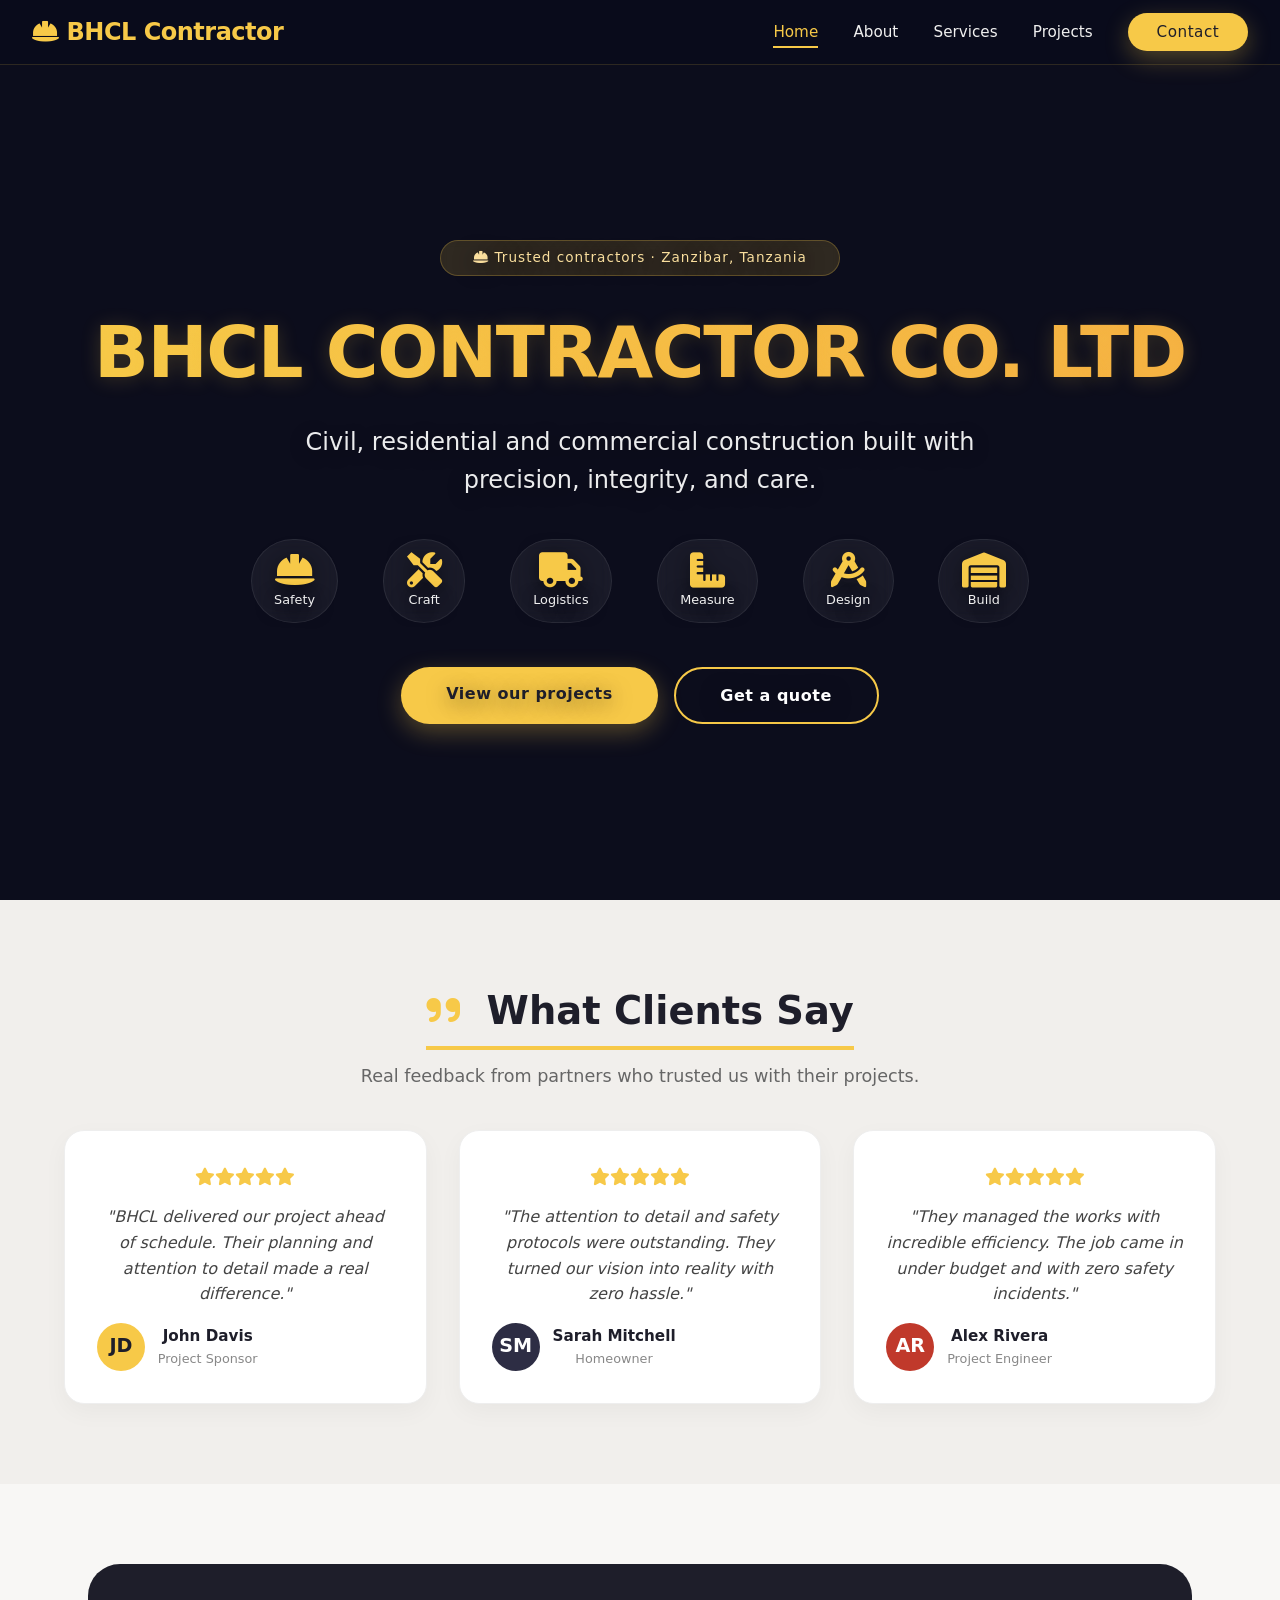
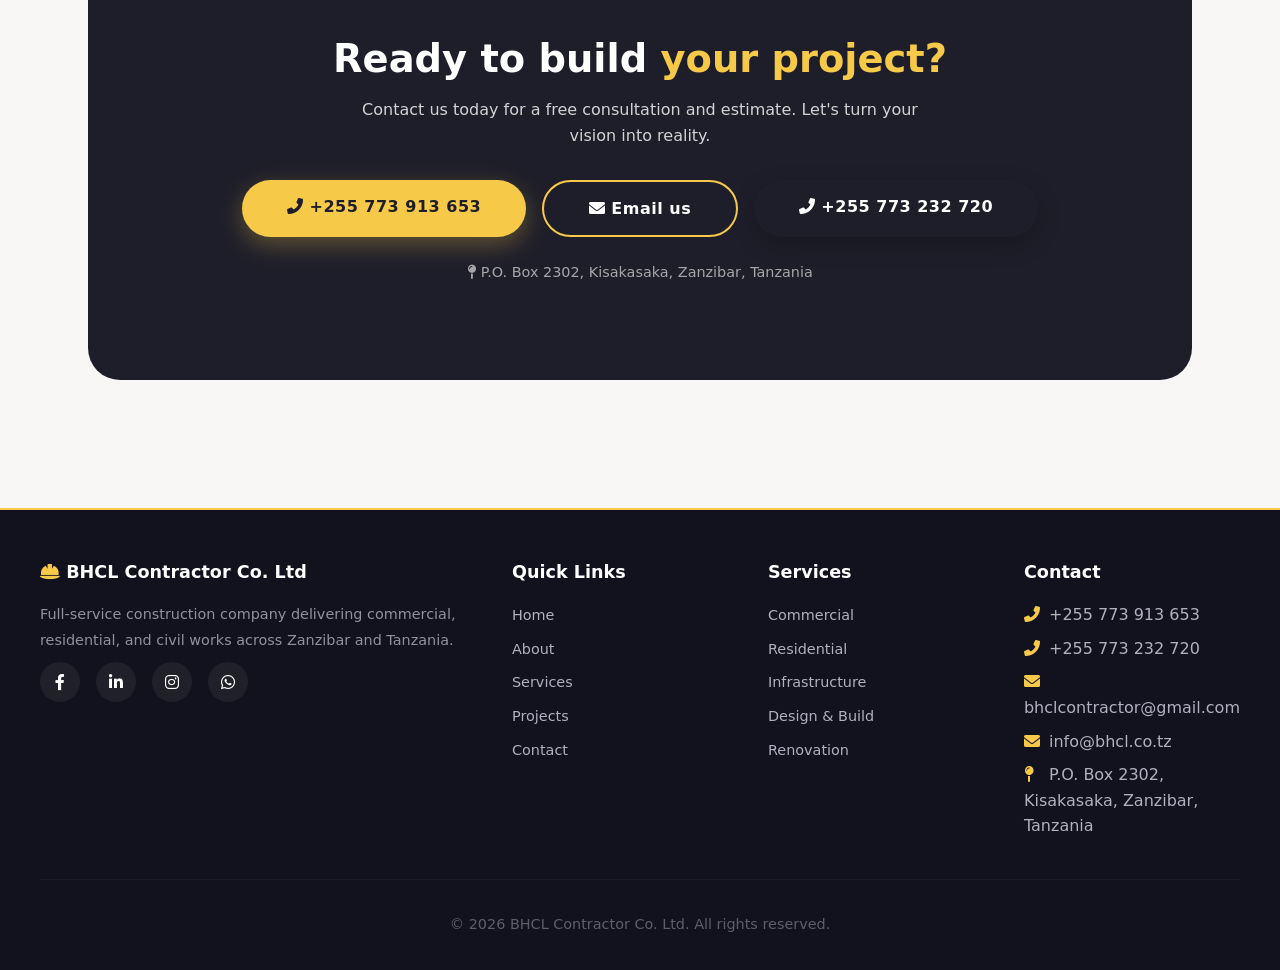
==== index.html @ c3932ff9 "up" ====
<!DOCTYPE html>
<html lang="en">
<head>
  <meta charset="UTF-8" />
  <meta name="viewport" content="width=device-width, initial-scale=1.0" />
  <title>BHCL Contractor Co. Ltd · Construction & Civil Works</title>
  <link rel="stylesheet" href="https://cdnjs.cloudflare.com/ajax/libs/font-awesome/6.0.0-beta3/css/all.min.css" />
  <link rel="stylesheet" href="styles.css" />
</head>
<body>

  <!-- ===== NAVIGATION ===== -->
  <nav class="navbar" id="navbar">
    <a href="index.html" class="logo"><i class="fas fa-hard-hat"></i>BHCL Contractor</a>
    <button class="nav-toggle" id="navToggle" aria-label="Toggle navigation">
      <i class="fas fa-bars"></i>
    </button>
    <ul class="nav-links" id="navLinks">
      <li><a href="index.html" class="active">Home</a></li>
      <li><a href="about.html">About</a></li>
      <li><a href="services.html">Services</a></li>
      <li><a href="projects.html">Projects</a></li>
      <li><a href="#contact" class="btn btn-sm" style="background:#f7c948;color:#1e1e2a;padding:0.4rem 1.8rem;">Contact</a></li>
    </ul>
  </nav>

  <!-- ===== HERO ===== -->
  <section class="hero" id="home">
    <div class="hero-content">
      <div class="hero-badge"><i class="fas fa-hard-hat"></i> Trusted contractors · Zanzibar, Tanzania</div>
      <h1>BHCL Contractor Co. Ltd</h1>
      <p>Civil, residential and commercial construction built with precision, integrity, and care.</p>
      <div class="hero-tools">
        <div class="hero-tool"><i class="fas fa-hard-hat"></i><span>Safety</span></div>
        <div class="hero-tool"><i class="fas fa-tools"></i><span>Craft</span></div>
        <div class="hero-tool"><i class="fas fa-truck"></i><span>Logistics</span></div>
        <div class="hero-tool"><i class="fas fa-ruler-combined"></i><span>Measure</span></div>
        <div class="hero-tool"><i class="fas fa-drafting-compass"></i><span>Design</span></div>
        <div class="hero-tool"><i class="fas fa-warehouse"></i><span>Build</span></div>
      </div>
      <div class="hero-actions">
        <a href="projects.html" class="btn">View our projects</a>
        <a href="#contact" class="btn btn-outline">Get a quote</a>
      </div>
    </div>
  </section>

  <!-- ===== TESTIMONIALS ===== -->
  <section class="section" id="testimonials" style="background:#f1efec;">
    <div class="container text-center">
      <h2 class="section-title"><i class="fas fa-quote-right" style="color:#f7c948;margin-right:12px;"></i> What Clients Say</h2>
      <p class="section-sub">Real feedback from partners who trusted us with their projects.</p>
      <div class="testimonials-grid">
        <div class="testimonial-card">
          <div class="stars"><i class="fas fa-star"></i><i class="fas fa-star"></i><i class="fas fa-star"></i><i class="fas fa-star"></i><i class="fas fa-star"></i></div>
          <blockquote>"BHCL delivered our project ahead of schedule. Their planning and attention to detail made a real difference."</blockquote>
          <div class="client"><div class="client-avatar" style="background:#f7c948;color:#1e1e2a;">JD</div><div><div class="client-name">John Davis</div><div class="client-role">Project Sponsor</div></div></div>
        </div>
        <div class="testimonial-card">
          <div class="stars"><i class="fas fa-star"></i><i class="fas fa-star"></i><i class="fas fa-star"></i><i class="fas fa-star"></i><i class="fas fa-star"></i></div>
          <blockquote>"The attention to detail and safety protocols were outstanding. They turned our vision into reality with zero hassle."</blockquote>
          <div class="client"><div class="client-avatar" style="background:#2d2d44;color:#fff;">SM</div><div><div class="client-name">Sarah Mitchell</div><div class="client-role">Homeowner</div></div></div>
        </div>
        <div class="testimonial-card">
          <div class="stars"><i class="fas fa-star"></i><i class="fas fa-star"></i><i class="fas fa-star"></i><i class="fas fa-star"></i><i class="fas fa-star"></i></div>
          <blockquote>"They managed the works with incredible efficiency. The job came in under budget and with zero safety incidents."</blockquote>
          <div class="client"><div class="client-avatar" style="background:#c0392b;color:#fff;">AR</div><div><div class="client-name">Alex Rivera</div><div class="client-role">Project Engineer</div></div></div>
        </div>
      </div>
    </div>
  </section>

  <!-- ===== CTA / CONTACT ===== -->
  <section class="section" id="contact">
    <div class="container">
      <div class="cta-section">
        <h2>Ready to build <span>your project?</span></h2>
        <p>Contact us today for a free consultation and estimate. Let's turn your vision into reality.</p>
        <div class="btn-group">
          <a href="tel:+255773913653" class="btn"><i class="fas fa-phone-alt"></i> +255 773 913 653</a>
          <a href="mailto:bhclcontractor@gmail.com" class="btn btn-outline" style="color:#fff;"><i class="fas fa-envelope"></i> Email us</a>
          <a href="tel:+255773232720" class="btn btn-dark"><i class="fas fa-phone-alt"></i> +255 773 232 720</a>
        </div>
        <p style="margin-top:1.5rem;font-size:0.9rem;opacity:0.6;"><i class="fas fa-map-pin"></i> P.O. Box 2302, Kisakasaka, Zanzibar, Tanzania</p>
      </div>
    </div>
  </section>

  <!-- ===== FOOTER ===== -->
  <footer class="footer">
    <div class="footer-grid">
      <div>
        <h4><i class="fas fa-hard-hat" style="color:#f7c948;"></i> BHCL Contractor Co. Ltd</h4>
        <p>Full‑service construction company delivering commercial, residential, and civil works across Zanzibar and Tanzania.</p>
        <div class="footer-social">
          <a href="#"><i class="fab fa-facebook-f"></i></a>
          <a href="#"><i class="fab fa-linkedin-in"></i></a>
          <a href="#"><i class="fab fa-instagram"></i></a>
          <a href="#"><i class="fab fa-whatsapp"></i></a>
        </div>
      </div>
      <div>
        <h4>Quick Links</h4>
        <ul>
          <li><a href="index.html">Home</a></li>
          <li><a href="about.html">About</a></li>
          <li><a href="services.html">Services</a></li>
          <li><a href="projects.html">Projects</a></li>
          <li><a href="#contact">Contact</a></li>
        </ul>
      </div>
      <div>
        <h4>Services</h4>
        <ul>
          <li><a href="services.html">Commercial</a></li>
          <li><a href="services.html">Residential</a></li>
          <li><a href="services.html">Infrastructure</a></li>
          <li><a href="services.html">Design & Build</a></li>
          <li><a href="services.html">Renovation</a></li>
        </ul>
      </div>
      <div>
        <h4>Contact</h4>
        <ul>
          <li><i class="fas fa-phone-alt" style="color:#f7c948;width:20px;"></i> +255 773 913 653</li>
          <li><i class="fas fa-phone-alt" style="color:#f7c948;width:20px;"></i> +255 773 232 720</li>
          <li><i class="fas fa-envelope" style="color:#f7c948;width:20px;"></i> bhclcontractor@gmail.com</li>
          <li><i class="fas fa-envelope" style="color:#f7c948;width:20px;"></i> info@bhcl.co.tz</li>
          <li><i class="fas fa-map-pin" style="color:#f7c948;width:20px;"></i> P.O. Box 2302, Kisakasaka, Zanzibar, Tanzania</li>
        </ul>
      </div>
    </div>
    <div class="footer-bottom">
      <p>&copy; 2026 BHCL Contractor Co. Ltd. All rights reserved.</p>
    </div>
  </footer>

  <script src="main.js"></script>
</body>
</html>
---- styles.css ----
/* ===== RESET & BASE ===== */
* {
  margin: 0;
  padding: 0;
  box-sizing: border-box;
}
html {
  scroll-behavior: smooth;
}
body {
  font-family: 'Segoe UI', Roboto, system-ui, sans-serif;
  color: #1e1e2a;
  line-height: 1.6;
  background: #f8f7f5;
}
a {
  text-decoration: none;
  color: inherit;
}
img {
  max-width: 100%;
  display: block;
}
.container {
  max-width: 1200px;
  margin: 0 auto;
  padding: 0 1.5rem;
}

/* ===== BUTTONS ===== */
.btn {
  display: inline-block;
  padding: 0.85rem 2.8rem;
  border-radius: 60px;
  font-weight: 700;
  font-size: 1rem;
  letter-spacing: 0.5px;
  transition: all 0.25s ease;
  border: none;
  cursor: pointer;
  background: #f7c948;
  color: #1e1e2a;
  box-shadow: 0 8px 24px rgba(247, 201, 72, 0.3);
}
.btn:hover {
  transform: translateY(-3px);
  box-shadow: 0 12px 32px rgba(247, 201, 72, 0.45);
}
.btn-outline {
  background: transparent;
  color: #fff;
  border: 2px solid #f7c948;
  box-shadow: none;
}
.btn-outline:hover {
  background: #f7c948;
  color: #1e1e2a;
}
.btn-dark {
  background: #1e1e2a;
  color: #fff;
  box-shadow: 0 8px 24px rgba(0, 0, 0, 0.2);
}
.btn-dark:hover {
  background: #2d2d44;
}
.btn-sm {
  padding: 0.5rem 1.8rem;
  font-size: 0.85rem;
}

/* ===== NAVIGATION ===== */
.navbar {
  position: fixed;
  top: 0;
  left: 0;
  width: 100%;
  z-index: 1000;
  padding: 0.8rem 2rem;
  background: rgba(10, 12, 28, 0.85);
  backdrop-filter: blur(14px);
  border-bottom: 1px solid rgba(247, 201, 72, 0.15);
  display: flex;
  justify-content: space-between;
  align-items: center;
  transition: 0.3s;
}
.navbar.scrolled {
  background: rgba(10, 12, 28, 0.95);
  box-shadow: 0 4px 30px rgba(0, 0, 0, 0.3);
}
.logo {
  font-size: 1.5rem;
  font-weight: 800;
  color: #f7c948;
  letter-spacing: -0.5px;
}
.logo i {
  margin-right: 8px;
}
.nav-links {
  display: flex;
  gap: 2.2rem;
  list-style: none;
  align-items: center;
}
.nav-links a {
  color: #f0f0f0;
  font-weight: 500;
  font-size: 0.95rem;
  transition: 0.2s;
  padding: 0.3rem 0;
  border-bottom: 2px solid transparent;
}
.nav-links a:hover,
.nav-links a.active {
  color: #f7c948;
  border-bottom-color: #f7c948;
}
.nav-links a.btn.btn-sm {
  border-bottom: none;
}
.nav-toggle {
  display: none;
  background: none;
  border: none;
  color: #fff;
  font-size: 1.8rem;
  cursor: pointer;
}

/* ===== HERO ===== */
.hero {
  position: relative;
  min-height: 100vh;
  display: flex;
  align-items: center;
  justify-content: center;
  text-align: center;
  padding: 8rem 1.5rem 4rem;
  background: url('https://images.unsplash.com/photo-1541888946425-d81bb19240f5?q=80&w=2070&auto=format&fit=crop') no-repeat center center/cover;
  background-color: #1a1c2e;
  background-blend-mode: overlay;
}
.hero::before {
  content: '';
  position: absolute;
  inset: 0;
  background: rgba(8, 10, 24, 0.65);
  backdrop-filter: brightness(0.8) saturate(1.1);
  z-index: 1;
}
.hero-content {
  position: relative;
  z-index: 2;
  max-width: 1100px;
  color: #fff;
  text-shadow: 0 4px 20px rgba(0, 0, 0, 0.5);
}
.hero-badge {
  display: inline-block;
  background: rgba(247, 201, 72, 0.15);
  backdrop-filter: blur(4px);
  padding: 0.4rem 2rem;
  border-radius: 40px;
  border: 1px solid rgba(247, 201, 72, 0.25);
  font-size: 0.85rem;
  font-weight: 500;
  letter-spacing: 1px;
  color: #fadf9e;
  margin-bottom: 1.2rem;
}
.hero h1 {
  font-size: clamp(2.4rem, 8vw, 4.5rem);
  font-weight: 800;
  letter-spacing: -0.02em;
  text-transform: uppercase;
  background: linear-gradient(to right, #f7c948, #f5b042);
  -webkit-background-clip: text;
  background-clip: text;
  color: transparent;
  text-shadow: 0 2px 20px rgba(247, 201, 72, 0.2);
}
.hero p {
  font-size: clamp(1.1rem, 2.5vw, 1.5rem);
  max-width: 700px;
  margin: 0.75rem auto 2rem;
  opacity: 0.92;
  font-weight: 300;
}
.hero-tools {
  display: flex;
  flex-wrap: wrap;
  justify-content: center;
  gap: 2rem 2.8rem;
  margin: 2.5rem 0 2.8rem;
}
.hero-tool {
  display: flex;
  flex-direction: column;
  align-items: center;
  background: rgba(255, 255, 255, 0.06);
  backdrop-filter: blur(6px);
  padding: 0.7rem 1.4rem;
  border-radius: 60px;
  border: 1px solid rgba(255, 255, 255, 0.08);
  transition: 0.25s;
  min-width: 70px;
}
.hero-tool:hover {
  transform: translateY(-6px);
  background: rgba(247, 201, 72, 0.12);
  border-color: #f7c948;
}
.hero-tool i {
  font-size: 2.2rem;
  color: #f7c948;
  margin-bottom: 0.2rem;
}
.hero-tool span {
  font-size: 0.8rem;
  font-weight: 500;
  color: #f0f0f0;
}
.hero-actions {
  display: flex;
  flex-wrap: wrap;
  gap: 1rem;
  justify-content: center;
  margin-top: 0.5rem;
}

/* ===== PAGE HEADER (subpages) ===== */
.page-header {
  position: relative;
  padding: 10rem 1.5rem 4rem;
  background: linear-gradient(rgba(10, 12, 28, 0.85), rgba(10, 12, 28, 0.85)),
    url('https://images.unsplash.com/photo-1541888946425-d81bb19240f5?q=80&w=2070&auto=format&fit=crop') no-repeat center center/cover;
  color: #fff;
  text-align: center;
}
.page-header h1 {
  font-size: clamp(2rem, 6vw, 3.4rem);
  font-weight: 800;
  letter-spacing: -0.02em;
  color: #f7c948;
}
.page-header p {
  margin-top: 0.6rem;
  opacity: 0.9;
  max-width: 720px;
  margin-left: auto;
  margin-right: auto;
  font-weight: 300;
  font-size: 1.05rem;
}

/* ===== SECTION COMMON ===== */
.section {
  padding: 5rem 0;
}
.section-title {
  font-size: 2.4rem;
  font-weight: 700;
  margin-bottom: 0.75rem;
  color: #1e1e2a;
  display: inline-block;
  border-bottom: 4px solid #f7c948;
  padding-bottom: 0.3rem;
}
.section-sub {
  font-size: 1.1rem;
  color: #666;
  max-width: 680px;
  margin-bottom: 2.5rem;
}
.text-center {
  text-align: center;
}
.text-center .section-sub {
  margin-left: auto;
  margin-right: auto;
}

/* ===== ABOUT ===== */
.about-grid {
  display: grid;
  grid-template-columns: 1fr 1fr;
  gap: 3.5rem;
  align-items: center;
}
.about-text p {
  margin-bottom: 1rem;
  color: #333;
  font-size: 1.05rem;
}
.about-stats {
  display: flex;
  gap: 1.5rem;
  margin-top: 1.8rem;
  flex-wrap: wrap;
}
.stat-box {
  background: #fff;
  padding: 1.2rem 1.8rem;
  border-radius: 16px;
  box-shadow: 0 4px 16px rgba(0, 0, 0, 0.04);
  border-left: 4px solid #f7c948;
  flex: 1 1 100px;
}
.stat-box strong {
  font-size: 2rem;
  color: #1e1e2a;
  display: block;
}
.stat-box span {
  color: #777;
  font-size: 0.9rem;
}
.about-image {
  border-radius: 24px;
  overflow: hidden;
  min-height: 300px;
  box-shadow: 0 16px 48px rgba(0, 0, 0, 0.08);
}
.about-image img {
  width: 100%;
  height: 100%;
  min-height: 300px;
  object-fit: cover;
  display: block;
}

/* ===== SERVICES ===== */
.services-grid {
  display: grid;
  grid-template-columns: repeat(auto-fit, minmax(230px, 1fr));
  gap: 2rem;
}
.service-card {
  background: #fff;
  padding: 2.2rem 1.8rem;
  border-radius: 24px;
  box-shadow: 0 8px 30px rgba(0, 0, 0, 0.04);
  border: 1px solid #eee;
  transition: 0.3s;
  text-align: center;
}
.service-card:hover {
  transform: translateY(-8px);
  border-color: #f7c948;
  box-shadow: 0 20px 48px rgba(0, 0, 0, 0.07);
}
.service-card i {
  font-size: 2.8rem;
  color: #f7c948;
  margin-bottom: 0.8rem;
}
.service-card h3 {
  font-size: 1.3rem;
  margin-bottom: 0.4rem;
}
.service-card p {
  color: #666;
  font-size: 0.95rem;
}

/* ===== PROJECTS ===== */
.projects-grid {
  display: grid;
  grid-template-columns: repeat(auto-fit, minmax(280px, 1fr));
  gap: 2rem;
}
.project-card {
  background: #fff;
  border-radius: 20px;
  overflow: hidden;
  box-shadow: 0 8px 24px rgba(0, 0, 0, 0.05);
  transition: 0.3s;
  border: 1px solid #eee;
}
.project-card:hover {
  transform: translateY(-8px);
  box-shadow: 0 20px 48px rgba(0, 0, 0, 0.1);
  border-color: #f7c948;
}
.project-img {
  height: 220px;
  background-size: cover;
  background-position: center;
}
.project-info {
  padding: 1.5rem 1.5rem 1.8rem;
}
.project-info h3 {
  font-size: 1.2rem;
  margin-bottom: 0.3rem;
}
.project-info p {
  color: #666;
  font-size: 0.9rem;
  margin-bottom: 0.8rem;
}
.project-tag {
  display: inline-block;
  background: #f7c94820;
  color: #b87f1a;
  font-size: 0.75rem;
  font-weight: 600;
  padding: 0.2rem 1.2rem;
  border-radius: 40px;
  letter-spacing: 0.3px;
}
.see-all-wrap {
  text-align: center;
  margin-top: 3.5rem;
}
.see-all-wrap .btn {
  background: transparent;
  color: #1e1e2a;
  border: 2px solid #f7c948;
  box-shadow: none;
}
.see-all-wrap .btn:hover {
  background: #f7c948;
  color: #1e1e2a;
}

/* ===== TESTIMONIALS ===== */
.testimonials-grid {
  display: grid;
  grid-template-columns: repeat(auto-fit, minmax(260px, 1fr));
  gap: 2rem;
}
.testimonial-card {
  background: #fff;
  padding: 2rem;
  border-radius: 20px;
  box-shadow: 0 8px 24px rgba(0, 0, 0, 0.04);
  border: 1px solid #eee;
  transition: 0.3s;
}
.testimonial-card:hover {
  border-color: #f7c948;
}
.testimonial-card .stars {
  color: #f7c948;
  margin-bottom: 0.8rem;
  font-size: 1.1rem;
}
.testimonial-card blockquote {
  font-style: italic;
  color: #444;
  margin-bottom: 1rem;
}
.testimonial-card .client {
  display: flex;
  align-items: center;
  gap: 0.8rem;
}
.testimonial-card .client-avatar {
  width: 48px;
  height: 48px;
  border-radius: 50%;
  background: #ddd;
  display: flex;
  align-items: center;
  justify-content: center;
  font-weight: 700;
  color: #fff;
  font-size: 1.2rem;
}
.testimonial-card .client-name {
  font-weight: 600;
  font-size: 0.95rem;
}
.testimonial-card .client-role {
  font-size: 0.8rem;
  color: #888;
}

/* ===== CONTACT / CTA ===== */
.cta-section {
  background: #1e1e2a;
  color: #fff;
  padding: 4rem 2rem;
  border-radius: 32px;
  margin: 0 1.5rem;
  text-align: center;
}
.cta-section h2 {
  font-size: 2.4rem;
  margin-bottom: 0.5rem;
}
.cta-section h2 span {
  color: #f7c948;
}
.cta-section p {
  max-width: 600px;
  margin: 0 auto 2rem;
  opacity: 0.8;
}
.cta-section .btn-group {
  display: flex;
  flex-wrap: wrap;
  gap: 1rem;
  justify-content: center;
}

/* ===== FOOTER ===== */
.footer {
  background: #12121e;
  color: #b0b0c0;
  padding: 3rem 2rem 2rem;
  border-top: 2px solid #f7c948;
  margin-top: 3rem;
}
.footer-grid {
  display: grid;
  grid-template-columns: 2fr 1fr 1fr 1fr;
  gap: 2.5rem;
  max-width: 1200px;
  margin: 0 auto;
}
.footer h4 {
  color: #fff;
  margin-bottom: 1rem;
  font-size: 1.1rem;
}
.footer p {
  font-size: 0.9rem;
  opacity: 0.8;
  line-height: 1.8;
}
.footer ul {
  list-style: none;
}
.footer ul li {
  margin-bottom: 0.5rem;
}
.footer ul a {
  color: #b0b0c0;
  font-size: 0.9rem;
  transition: 0.2s;
}
.footer ul a:hover {
  color: #f7c948;
}
.footer-social {
  display: flex;
  gap: 1rem;
  margin-top: 0.5rem;
}
.footer-social a {
  display: inline-flex;
  align-items: center;
  justify-content: center;
  width: 40px;
  height: 40px;
  border-radius: 50%;
  background: rgba(255, 255, 255, 0.06);
  color: #fff;
  transition: 0.2s;
}
.footer-social a:hover {
  background: #f7c948;
  color: #1e1e2a;
}
.footer-bottom {
  text-align: center;
  padding-top: 2rem;
  margin-top: 2rem;
  border-top: 1px solid rgba(255, 255, 255, 0.06);
  font-size: 0.85rem;
  opacity: 0.6;
  max-width: 1200px;
  margin-left: auto;
  margin-right: auto;
}

/* ===== RESPONSIVE ===== */
@media (max-width: 992px) {
  .about-grid {
    grid-template-columns: 1fr;
    gap: 2rem;
  }
  .footer-grid {
    grid-template-columns: 1fr 1fr;
  }
}
@media (max-width: 768px) {
  .nav-links {
    display: none;
    flex-direction: column;
    width: 100%;
    background: rgba(10, 12, 28, 0.98);
    padding: 1.5rem 0;
    position: absolute;
    top: 100%;
    left: 0;
    gap: 1rem;
  }
  .nav-links.open {
    display: flex;
  }
  .nav-toggle {
    display: block;
  }
  .hero-tools {
    gap: 1rem;
  }
  .hero-tool {
    padding: 0.5rem 1rem;
    min-width: 60px;
  }
  .hero-tool i {
    font-size: 1.6rem;
  }
  .footer-grid {
    grid-template-columns: 1fr;
    gap: 2rem;
  }
  .cta-section {
    margin: 0 0.5rem;
    padding: 2.5rem 1rem;
  }
  .section {
    padding: 3rem 0;
  }
}
@media (max-width: 480px) {
  .navbar {
    padding: 0.6rem 1rem;
  }
  .logo {
    font-size: 1.1rem;
  }
  .hero h1 {
    font-size: 2rem;
  }
}
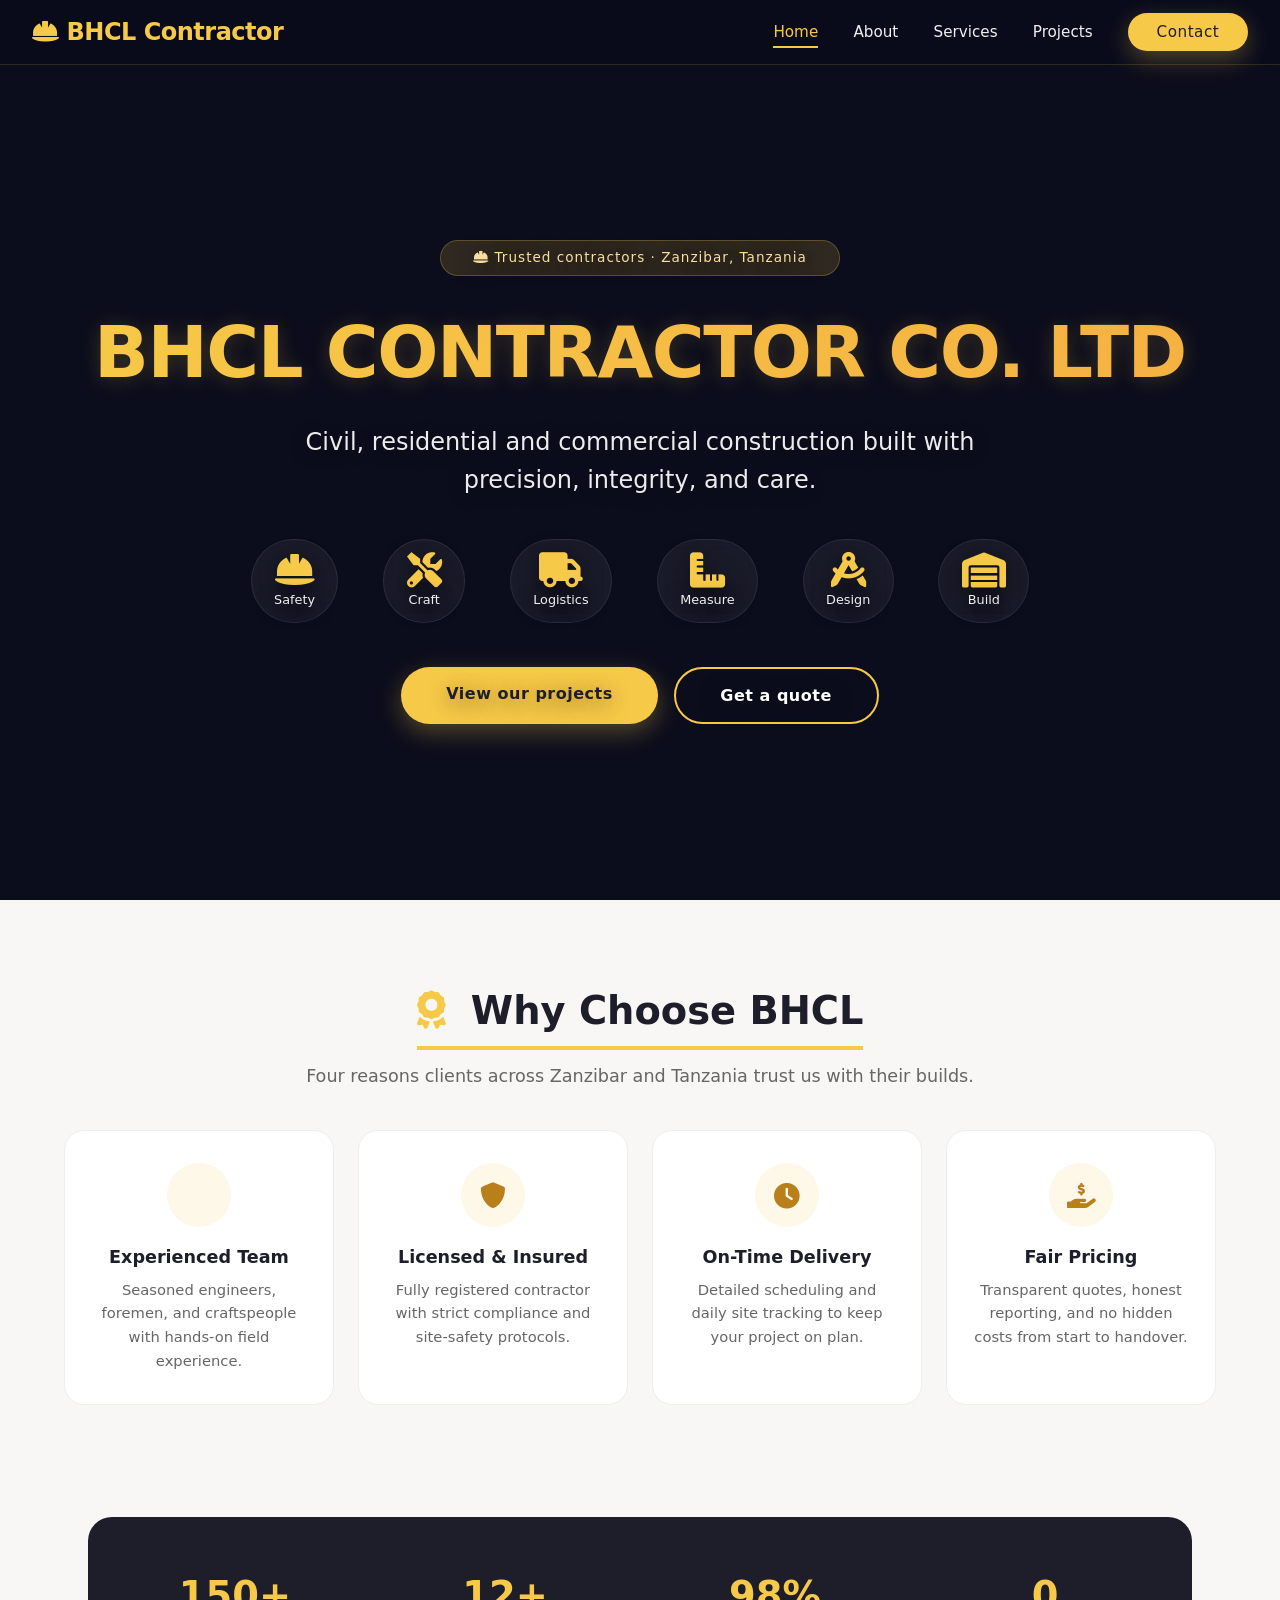
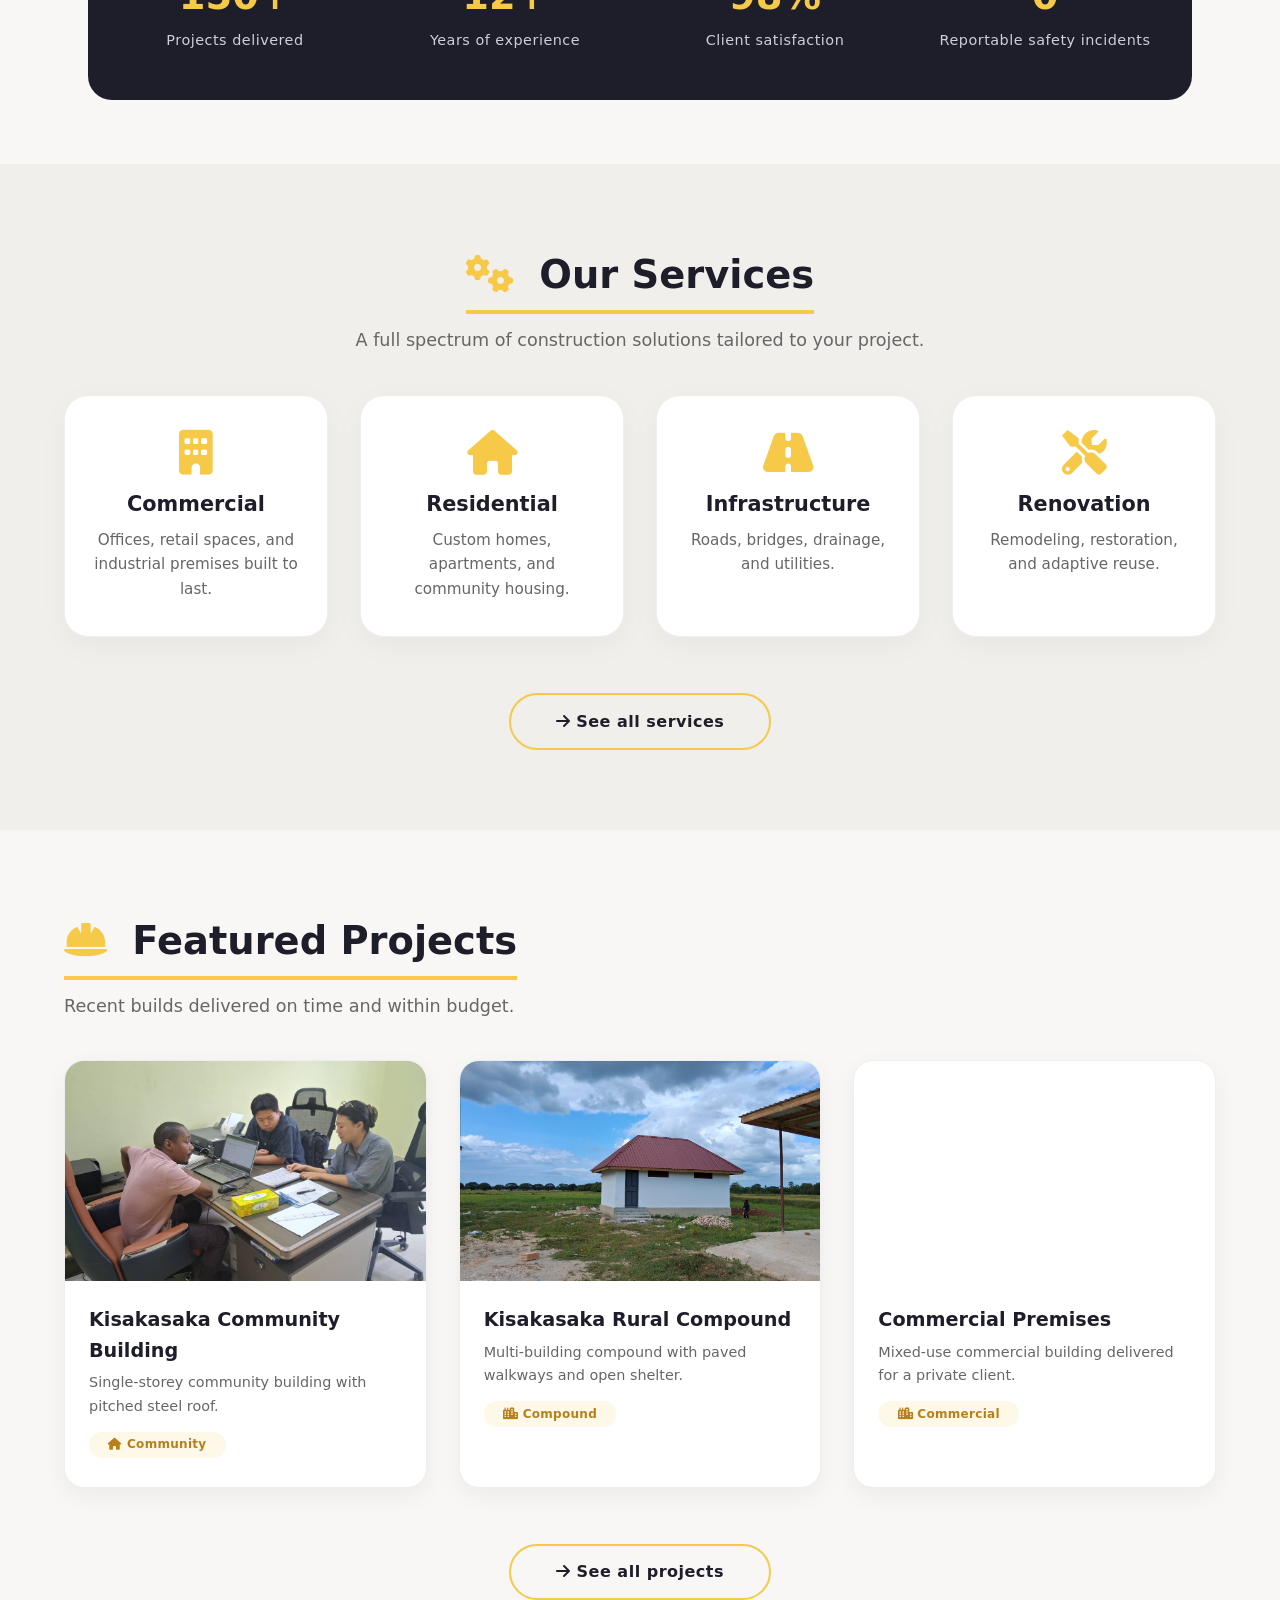
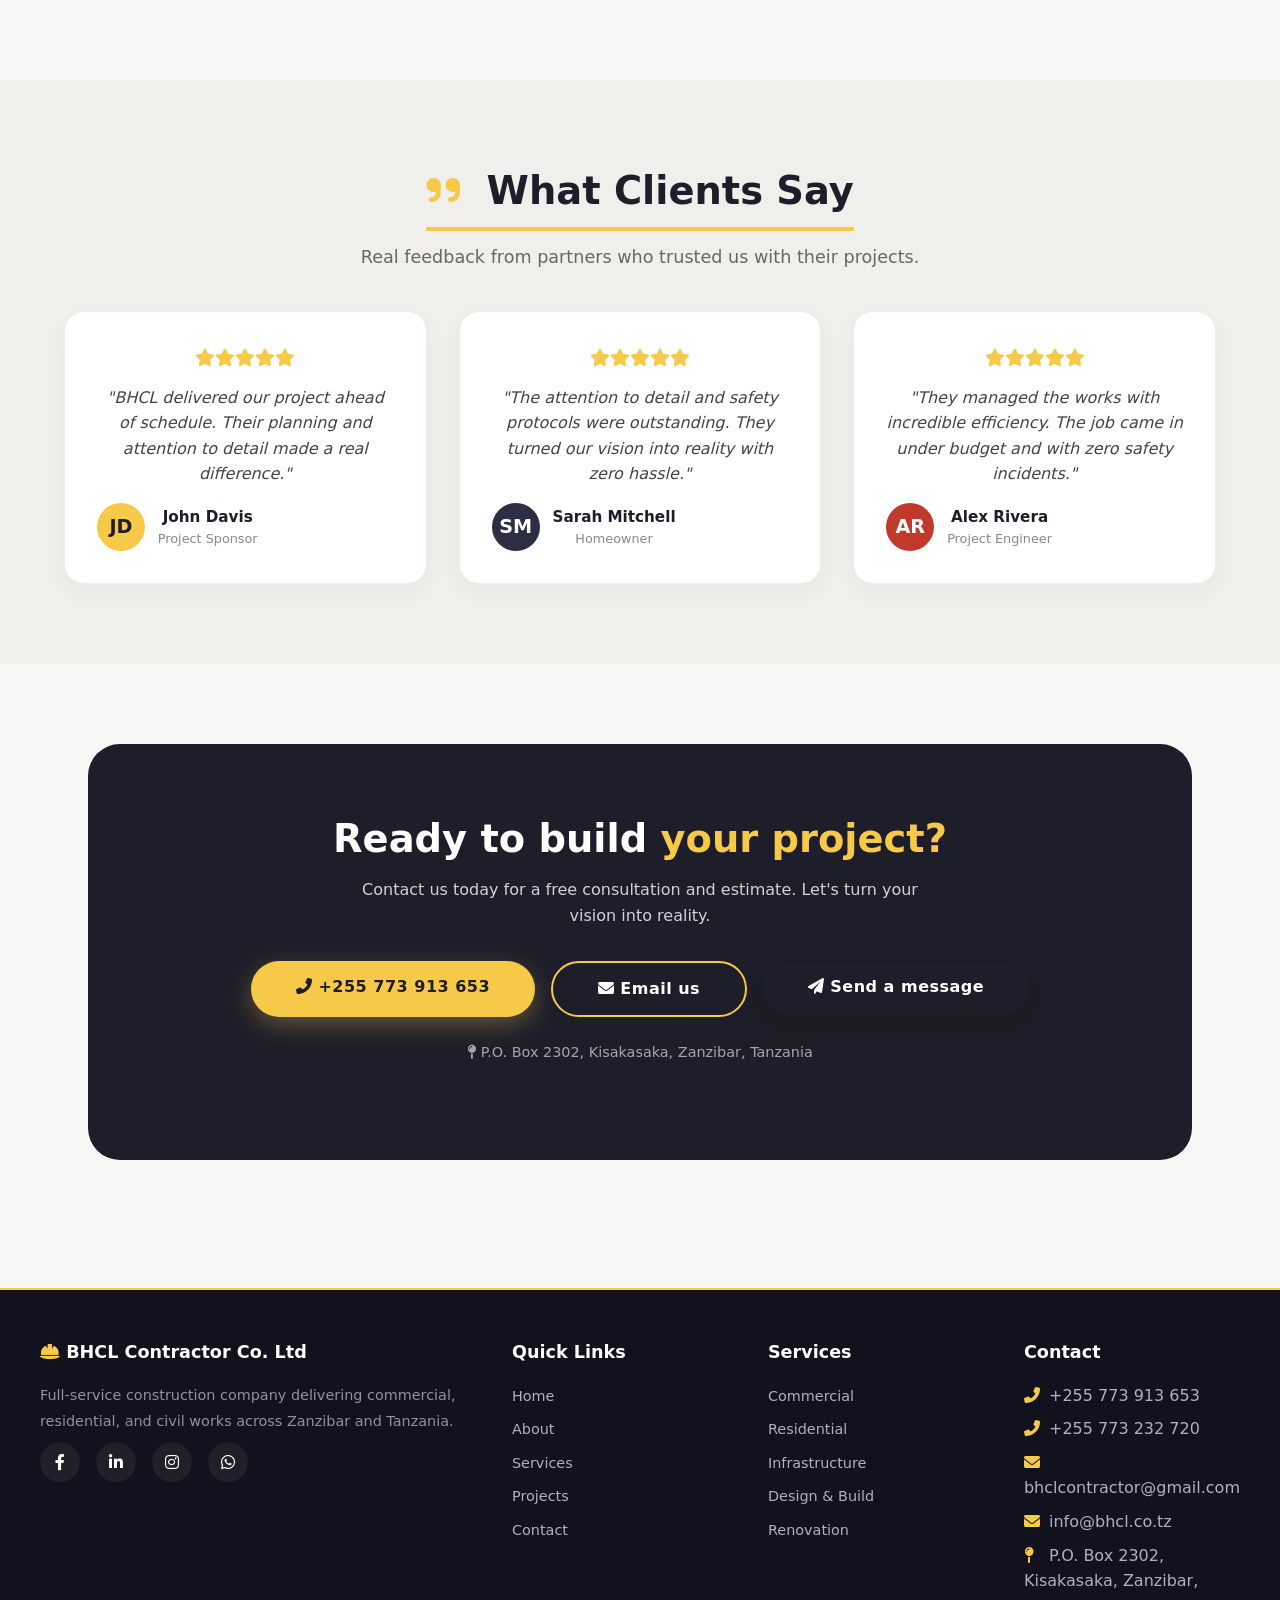
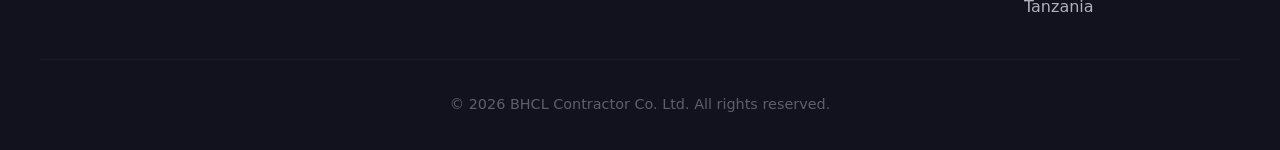
==== commit 70d0273f: "up" ====
--- a/index.html
+++ b/index.html
@@ -3,13 +3,13 @@
 <head>
   <meta charset="UTF-8" />
   <meta name="viewport" content="width=device-width, initial-scale=1.0" />
-  <title>BHCL Contractor Co. Ltd · Construction & Civil Works</title>
+  <title>BHCL Contractor Co. Ltd · Construction & Civil Works in Zanzibar</title>
+  <meta name="description" content="BHCL Contractor Co. Ltd is a full-service construction company delivering commercial, residential, and civil works across Zanzibar and Tanzania." />
   <link rel="stylesheet" href="https://cdnjs.cloudflare.com/ajax/libs/font-awesome/6.0.0-beta3/css/all.min.css" />
   <link rel="stylesheet" href="styles.css" />
 </head>
 <body>
 
-  <!-- ===== NAVIGATION ===== -->
   <nav class="navbar" id="navbar">
     <a href="index.html" class="logo"><i class="fas fa-hard-hat"></i>BHCL Contractor</a>
     <button class="nav-toggle" id="navToggle" aria-label="Toggle navigation">
@@ -20,7 +20,7 @@
       <li><a href="about.html">About</a></li>
       <li><a href="services.html">Services</a></li>
       <li><a href="projects.html">Projects</a></li>
-      <li><a href="#contact" class="btn btn-sm" style="background:#f7c948;color:#1e1e2a;padding:0.4rem 1.8rem;">Contact</a></li>
+      <li><a href="contact.html" class="btn btn-sm" style="background:#f7c948;color:#1e1e2a;padding:0.4rem 1.8rem;">Contact</a></li>
     </ul>
   </nav>
 
@@ -40,7 +40,93 @@
       </div>
       <div class="hero-actions">
         <a href="projects.html" class="btn">View our projects</a>
-        <a href="#contact" class="btn btn-outline">Get a quote</a>
+        <a href="contact.html" class="btn btn-outline">Get a quote</a>
+      </div>
+    </div>
+  </section>
+
+  <!-- ===== WHY CHOOSE US ===== -->
+  <section class="section">
+    <div class="container text-center">
+      <h2 class="section-title"><i class="fas fa-award" style="color:#f7c948;margin-right:12px;"></i> Why Choose BHCL</h2>
+      <p class="section-sub">Four reasons clients across Zanzibar and Tanzania trust us with their builds.</p>
+      <div class="features-grid">
+        <div class="feature-card">
+          <div class="feature-icon"><i class="fas fa-user-hard-hat"></i></div>
+          <h3>Experienced Team</h3>
+          <p>Seasoned engineers, foremen, and craftspeople with hands-on field experience.</p>
+        </div>
+        <div class="feature-card">
+          <div class="feature-icon"><i class="fas fa-shield-alt"></i></div>
+          <h3>Licensed &amp; Insured</h3>
+          <p>Fully registered contractor with strict compliance and site-safety protocols.</p>
+        </div>
+        <div class="feature-card">
+          <div class="feature-icon"><i class="fas fa-clock"></i></div>
+          <h3>On-Time Delivery</h3>
+          <p>Detailed scheduling and daily site tracking to keep your project on plan.</p>
+        </div>
+        <div class="feature-card">
+          <div class="feature-icon"><i class="fas fa-hand-holding-usd"></i></div>
+          <h3>Fair Pricing</h3>
+          <p>Transparent quotes, honest reporting, and no hidden costs from start to handover.</p>
+        </div>
+      </div>
+    </div>
+  </section>
+
+  <!-- ===== STATS STRIP ===== -->
+  <section style="padding:2rem 0 4rem;">
+    <div class="container">
+      <div class="stats-strip">
+        <div class="stats-strip-inner">
+          <div class="stat"><strong>150+</strong><span>Projects delivered</span></div>
+          <div class="stat"><strong>12+</strong><span>Years of experience</span></div>
+          <div class="stat"><strong>98%</strong><span>Client satisfaction</span></div>
+          <div class="stat"><strong>0</strong><span>Reportable safety incidents</span></div>
+        </div>
+      </div>
+    </div>
+  </section>
+
+  <!-- ===== SERVICES TEASER ===== -->
+  <section class="section" style="background:#f1efec;">
+    <div class="container text-center">
+      <h2 class="section-title"><i class="fas fa-cogs" style="color:#f7c948;margin-right:12px;"></i> Our Services</h2>
+      <p class="section-sub">A full spectrum of construction solutions tailored to your project.</p>
+      <div class="services-grid">
+        <div class="service-card"><i class="fas fa-building"></i><h3>Commercial</h3><p>Offices, retail spaces, and industrial premises built to last.</p></div>
+        <div class="service-card"><i class="fas fa-home"></i><h3>Residential</h3><p>Custom homes, apartments, and community housing.</p></div>
+        <div class="service-card"><i class="fas fa-road"></i><h3>Infrastructure</h3><p>Roads, bridges, drainage, and utilities.</p></div>
+        <div class="service-card"><i class="fas fa-tools"></i><h3>Renovation</h3><p>Remodeling, restoration, and adaptive reuse.</p></div>
+      </div>
+      <div class="see-all-wrap">
+        <a href="services.html" class="btn"><i class="fas fa-arrow-right"></i> See all services</a>
+      </div>
+    </div>
+  </section>
+
+  <!-- ===== PROJECTS TEASER ===== -->
+  <section class="section">
+    <div class="container">
+      <h2 class="section-title"><i class="fas fa-hard-hat" style="color:#f7c948;margin-right:12px;"></i> Featured Projects</h2>
+      <p class="section-sub">Recent builds delivered on time and within budget.</p>
+      <div class="projects-grid">
+        <div class="project-card">
+          <div class="project-img" style="background-image:url('assets/project-1.jpeg');"></div>
+          <div class="project-info"><h3>Kisakasaka Community Building</h3><p>Single-storey community building with pitched steel roof.</p><span class="project-tag"><i class="fas fa-home"></i> Community</span></div>
+        </div>
+        <div class="project-card">
+          <div class="project-img" style="background-image:url('assets/project-2.jpeg');"></div>
+          <div class="project-info"><h3>Kisakasaka Rural Compound</h3><p>Multi-building compound with paved walkways and open shelter.</p><span class="project-tag"><i class="fas fa-city"></i> Compound</span></div>
+        </div>
+        <div class="project-card">
+          <div class="project-img" style="background-image:url('https://images.unsplash.com/photo-1541888946425-d81bb19240f5?q=80&w=2070&auto=format&fit=crop');"></div>
+          <div class="project-info"><h3>Commercial Premises</h3><p>Mixed-use commercial building delivered for a private client.</p><span class="project-tag"><i class="fas fa-city"></i> Commercial</span></div>
+        </div>
+      </div>
+      <div class="see-all-wrap">
+        <a href="projects.html" class="btn"><i class="fas fa-arrow-right"></i> See all projects</a>
       </div>
     </div>
   </section>
@@ -79,19 +165,18 @@
         <div class="btn-group">
           <a href="tel:+255773913653" class="btn"><i class="fas fa-phone-alt"></i> +255 773 913 653</a>
           <a href="mailto:bhclcontractor@gmail.com" class="btn btn-outline" style="color:#fff;"><i class="fas fa-envelope"></i> Email us</a>
-          <a href="tel:+255773232720" class="btn btn-dark"><i class="fas fa-phone-alt"></i> +255 773 232 720</a>
+          <a href="contact.html" class="btn btn-dark"><i class="fas fa-paper-plane"></i> Send a message</a>
         </div>
         <p style="margin-top:1.5rem;font-size:0.9rem;opacity:0.6;"><i class="fas fa-map-pin"></i> P.O. Box 2302, Kisakasaka, Zanzibar, Tanzania</p>
       </div>
     </div>
   </section>
 
-  <!-- ===== FOOTER ===== -->
   <footer class="footer">
     <div class="footer-grid">
       <div>
         <h4><i class="fas fa-hard-hat" style="color:#f7c948;"></i> BHCL Contractor Co. Ltd</h4>
-        <p>Full‑service construction company delivering commercial, residential, and civil works across Zanzibar and Tanzania.</p>
+        <p>Full-service construction company delivering commercial, residential, and civil works across Zanzibar and Tanzania.</p>
         <div class="footer-social">
           <a href="#"><i class="fab fa-facebook-f"></i></a>
           <a href="#"><i class="fab fa-linkedin-in"></i></a>
@@ -106,7 +191,7 @@
           <li><a href="about.html">About</a></li>
           <li><a href="services.html">Services</a></li>
           <li><a href="projects.html">Projects</a></li>
-          <li><a href="#contact">Contact</a></li>
+          <li><a href="contact.html">Contact</a></li>
         </ul>
       </div>
       <div>
@@ -115,7 +200,7 @@
           <li><a href="services.html">Commercial</a></li>
           <li><a href="services.html">Residential</a></li>
           <li><a href="services.html">Infrastructure</a></li>
-          <li><a href="services.html">Design & Build</a></li>
+          <li><a href="services.html">Design &amp; Build</a></li>
           <li><a href="services.html">Renovation</a></li>
         </ul>
       </div>
--- a/styles.css
+++ b/styles.css
@@ -578,14 +578,362 @@
   margin-right: auto;
 }
 
+/* ===== FEATURE / VALUE PROPS ===== */
+.features-grid {
+  display: grid;
+  grid-template-columns: repeat(auto-fit, minmax(220px, 1fr));
+  gap: 1.5rem;
+}
+.feature-card {
+  background: #fff;
+  border: 1px solid #eee;
+  border-radius: 20px;
+  padding: 2rem 1.6rem;
+  text-align: center;
+  transition: 0.3s;
+}
+.feature-card:hover {
+  transform: translateY(-6px);
+  border-color: #f7c948;
+  box-shadow: 0 16px 40px rgba(0, 0, 0, 0.06);
+}
+.feature-card .feature-icon {
+  width: 64px;
+  height: 64px;
+  border-radius: 50%;
+  background: #f7c94820;
+  color: #b87f1a;
+  display: inline-flex;
+  align-items: center;
+  justify-content: center;
+  font-size: 1.6rem;
+  margin-bottom: 1rem;
+}
+.feature-card h3 {
+  font-size: 1.1rem;
+  margin-bottom: 0.4rem;
+}
+.feature-card p {
+  color: #666;
+  font-size: 0.92rem;
+}
+
+/* ===== STATS STRIP ===== */
+.stats-strip {
+  background: #1e1e2a;
+  color: #fff;
+  padding: 3rem 1.5rem;
+  border-radius: 24px;
+  margin: 0 1.5rem;
+}
+.stats-strip-inner {
+  display: grid;
+  grid-template-columns: repeat(auto-fit, minmax(160px, 1fr));
+  gap: 1.5rem;
+  text-align: center;
+}
+.stats-strip .stat strong {
+  display: block;
+  font-size: 2.4rem;
+  color: #f7c948;
+  font-weight: 800;
+}
+.stats-strip .stat span {
+  font-size: 0.9rem;
+  color: #cfcfda;
+  letter-spacing: 0.5px;
+}
+
+/* ===== VALUES ===== */
+.values-grid {
+  display: grid;
+  grid-template-columns: repeat(auto-fit, minmax(240px, 1fr));
+  gap: 2rem;
+}
+.value-card {
+  background: #fff;
+  border: 1px solid #eee;
+  border-radius: 20px;
+  padding: 2rem;
+  transition: 0.3s;
+}
+.value-card:hover {
+  border-color: #f7c948;
+  box-shadow: 0 12px 30px rgba(0, 0, 0, 0.05);
+}
+.value-card i {
+  font-size: 1.8rem;
+  color: #f7c948;
+  margin-bottom: 0.6rem;
+}
+.value-card h3 {
+  font-size: 1.2rem;
+  margin-bottom: 0.4rem;
+}
+.value-card p {
+  color: #666;
+  font-size: 0.95rem;
+}
+
+/* ===== TEAM ===== */
+.team-grid {
+  display: grid;
+  grid-template-columns: repeat(auto-fit, minmax(220px, 1fr));
+  gap: 2rem;
+}
+.team-card {
+  background: #fff;
+  border: 1px solid #eee;
+  border-radius: 20px;
+  padding: 2rem 1.5rem;
+  text-align: center;
+  transition: 0.3s;
+}
+.team-card:hover {
+  transform: translateY(-6px);
+  border-color: #f7c948;
+  box-shadow: 0 16px 40px rgba(0, 0, 0, 0.06);
+}
+.team-avatar {
+  width: 96px;
+  height: 96px;
+  border-radius: 50%;
+  background: linear-gradient(135deg, #f7c948, #f5b042);
+  color: #1e1e2a;
+  display: inline-flex;
+  align-items: center;
+  justify-content: center;
+  font-size: 1.8rem;
+  font-weight: 800;
+  margin-bottom: 1rem;
+}
+.team-card h3 {
+  font-size: 1.05rem;
+  margin-bottom: 0.2rem;
+}
+.team-role {
+  color: #b87f1a;
+  font-size: 0.85rem;
+  font-weight: 600;
+  letter-spacing: 0.5px;
+}
+.team-bio {
+  color: #666;
+  font-size: 0.9rem;
+  margin-top: 0.6rem;
+}
+
+/* ===== PROCESS STEPS ===== */
+.process-grid {
+  display: grid;
+  grid-template-columns: repeat(auto-fit, minmax(220px, 1fr));
+  gap: 2rem;
+}
+.process-card {
+  position: relative;
+  background: #fff;
+  border: 1px solid #eee;
+  border-radius: 20px;
+  padding: 2rem 1.5rem 1.6rem;
+  transition: 0.3s;
+}
+.process-card:hover {
+  border-color: #f7c948;
+  transform: translateY(-4px);
+  box-shadow: 0 14px 36px rgba(0, 0, 0, 0.06);
+}
+.process-num {
+  position: absolute;
+  top: -18px;
+  left: 1.5rem;
+  width: 44px;
+  height: 44px;
+  border-radius: 50%;
+  background: #1e1e2a;
+  color: #f7c948;
+  display: inline-flex;
+  align-items: center;
+  justify-content: center;
+  font-weight: 800;
+  font-size: 1.1rem;
+  border: 3px solid #f8f7f5;
+}
+.process-card h3 {
+  margin-top: 0.4rem;
+  font-size: 1.15rem;
+  margin-bottom: 0.3rem;
+}
+.process-card p {
+  color: #666;
+  font-size: 0.93rem;
+}
+
+/* ===== FILTER TABS ===== */
+.filter-tabs {
+  display: flex;
+  flex-wrap: wrap;
+  gap: 0.6rem;
+  justify-content: center;
+  margin-bottom: 2.5rem;
+}
+.filter-tab {
+  background: #fff;
+  border: 1px solid #e5e5e5;
+  color: #444;
+  padding: 0.5rem 1.2rem;
+  border-radius: 40px;
+  font-size: 0.85rem;
+  font-weight: 600;
+  cursor: pointer;
+  transition: 0.2s;
+}
+.filter-tab:hover {
+  border-color: #f7c948;
+}
+.filter-tab.active {
+  background: #1e1e2a;
+  color: #f7c948;
+  border-color: #1e1e2a;
+}
+
+/* ===== CONTACT PAGE ===== */
+.contact-grid {
+  display: grid;
+  grid-template-columns: 1fr 1fr;
+  gap: 3rem;
+  align-items: start;
+}
+.contact-form {
+  background: #fff;
+  border: 1px solid #eee;
+  border-radius: 20px;
+  padding: 2rem;
+  box-shadow: 0 12px 30px rgba(0, 0, 0, 0.04);
+}
+.contact-form h3 {
+  font-size: 1.3rem;
+  margin-bottom: 1rem;
+}
+.form-row {
+  display: grid;
+  grid-template-columns: 1fr 1fr;
+  gap: 1rem;
+  margin-bottom: 1rem;
+}
+.form-field {
+  display: flex;
+  flex-direction: column;
+  margin-bottom: 1rem;
+}
+.form-field label {
+  font-size: 0.85rem;
+  font-weight: 600;
+  color: #444;
+  margin-bottom: 0.3rem;
+}
+.form-field input,
+.form-field textarea,
+.form-field select {
+  padding: 0.7rem 0.9rem;
+  border: 1px solid #ddd;
+  border-radius: 12px;
+  font-family: inherit;
+  font-size: 0.95rem;
+  color: #1e1e2a;
+  background: #faf9f7;
+  transition: 0.2s;
+}
+.form-field input:focus,
+.form-field textarea:focus,
+.form-field select:focus {
+  outline: none;
+  border-color: #f7c948;
+  background: #fff;
+  box-shadow: 0 0 0 3px rgba(247, 201, 72, 0.15);
+}
+.form-field textarea {
+  resize: vertical;
+  min-height: 130px;
+}
+.form-note {
+  font-size: 0.8rem;
+  color: #888;
+  margin-top: 0.5rem;
+}
+.form-status {
+  margin-top: 0.8rem;
+  font-size: 0.9rem;
+  font-weight: 600;
+}
+.form-status.success { color: #2e7d32; }
+.form-status.error { color: #c62828; }
+
+.contact-info-list {
+  display: grid;
+  gap: 1rem;
+}
+.contact-info-card {
+  background: #fff;
+  border: 1px solid #eee;
+  border-radius: 16px;
+  padding: 1.3rem 1.4rem;
+  display: flex;
+  gap: 1rem;
+  align-items: flex-start;
+}
+.contact-info-card .icon {
+  width: 44px;
+  height: 44px;
+  border-radius: 50%;
+  background: #f7c94820;
+  color: #b87f1a;
+  display: inline-flex;
+  align-items: center;
+  justify-content: center;
+  font-size: 1rem;
+  flex-shrink: 0;
+}
+.contact-info-card h4 {
+  font-size: 0.95rem;
+  margin-bottom: 0.2rem;
+  color: #1e1e2a;
+}
+.contact-info-card p,
+.contact-info-card a {
+  font-size: 0.9rem;
+  color: #555;
+  line-height: 1.5;
+}
+.contact-info-card a:hover { color: #b87f1a; }
+
+.map-wrap {
+  margin-top: 2.5rem;
+  border-radius: 24px;
+  overflow: hidden;
+  box-shadow: 0 12px 30px rgba(0, 0, 0, 0.06);
+  border: 1px solid #eee;
+}
+.map-wrap iframe {
+  width: 100%;
+  height: 380px;
+  border: 0;
+  display: block;
+}
+
 /* ===== RESPONSIVE ===== */
 @media (max-width: 992px) {
-  .about-grid {
+  .about-grid,
+  .contact-grid {
     grid-template-columns: 1fr;
     gap: 2rem;
   }
   .footer-grid {
     grid-template-columns: 1fr 1fr;
+  }
+}
+@media (max-width: 600px) {
+  .form-row {
+    grid-template-columns: 1fr;
   }
 }
 @media (max-width: 768px) {
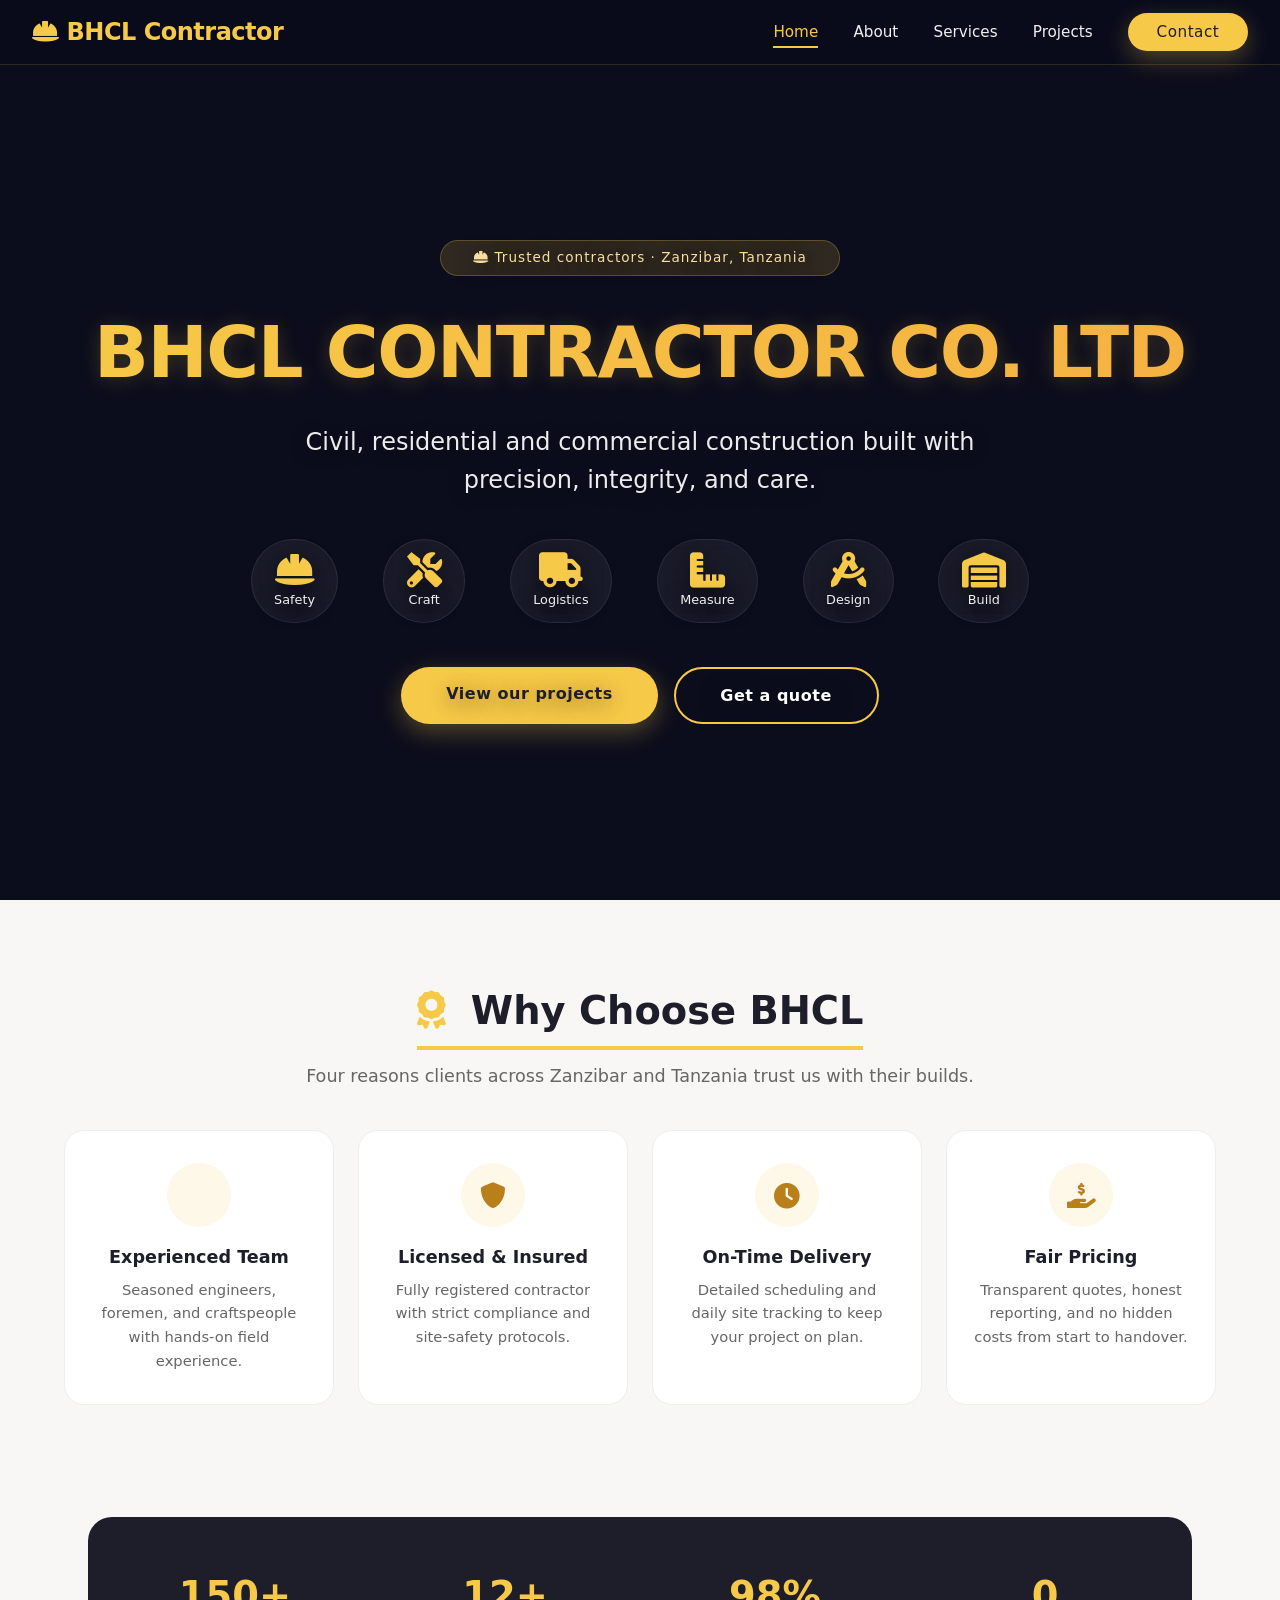
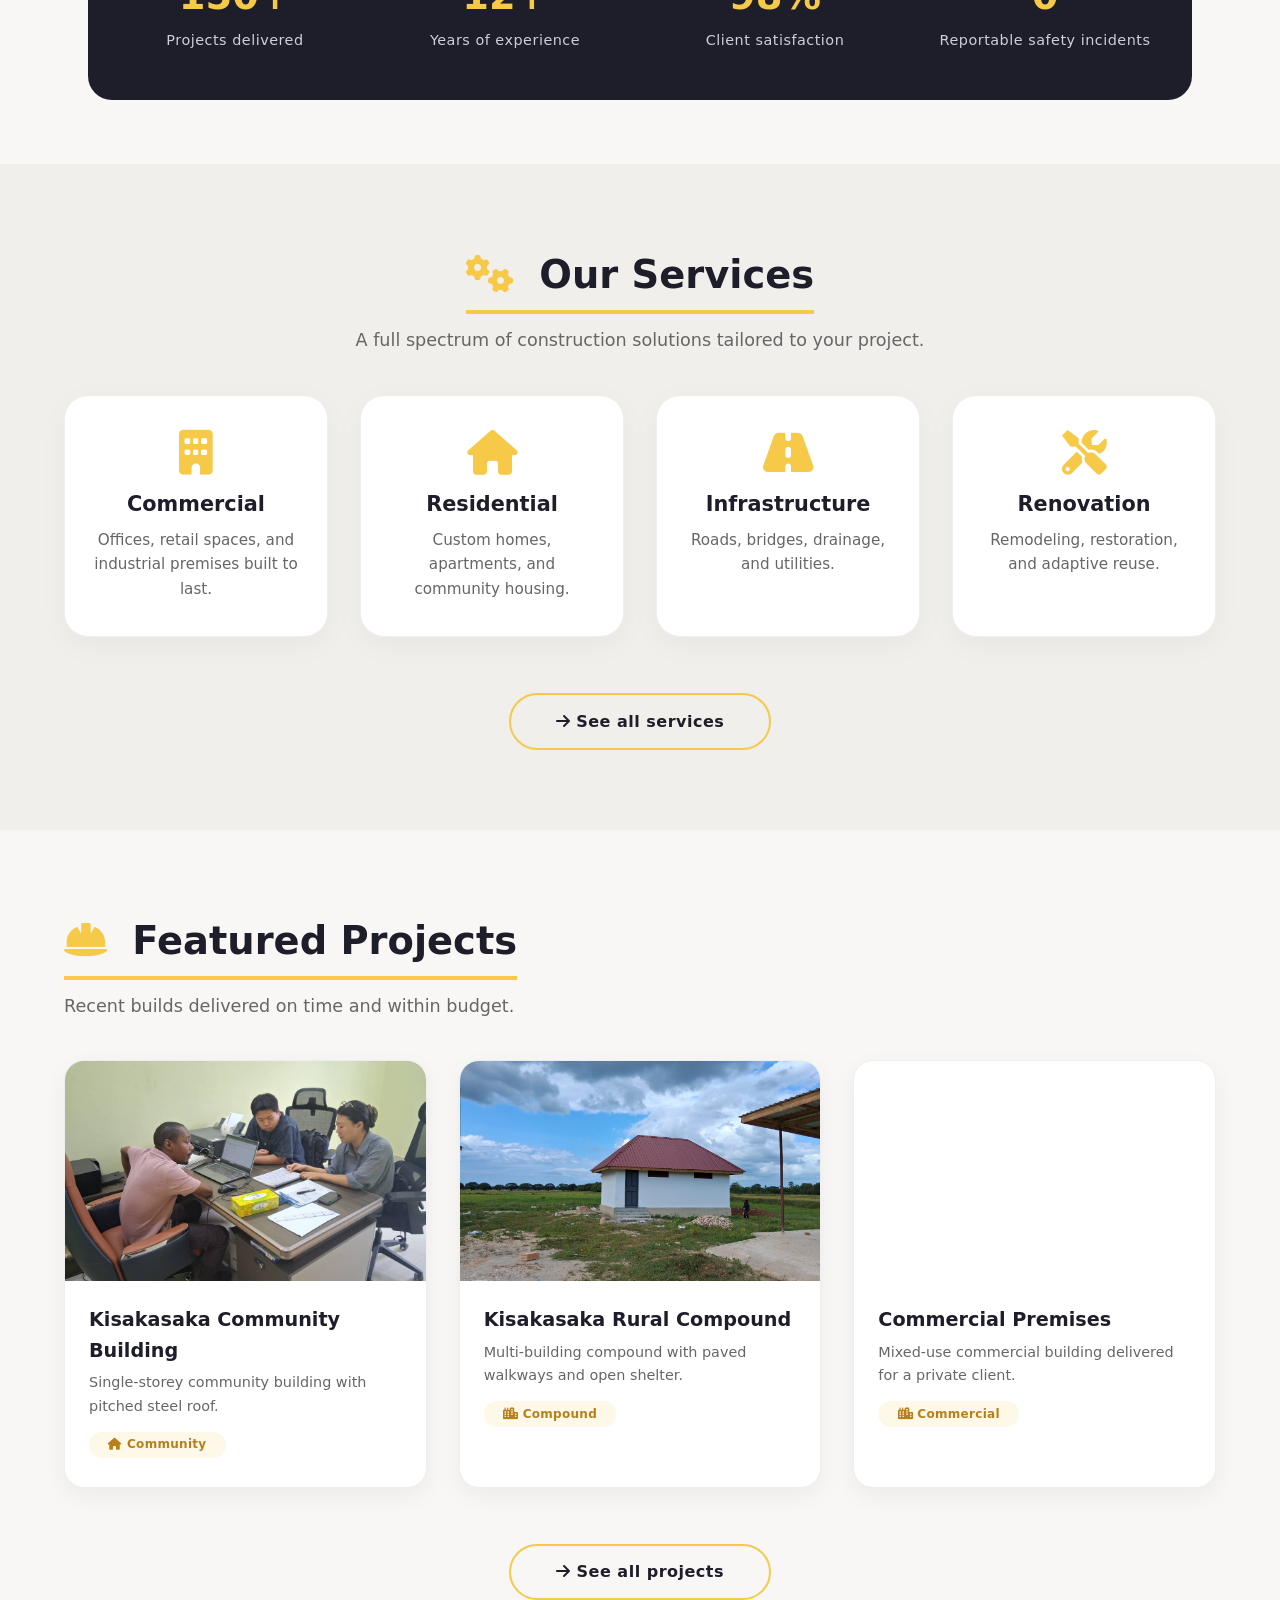
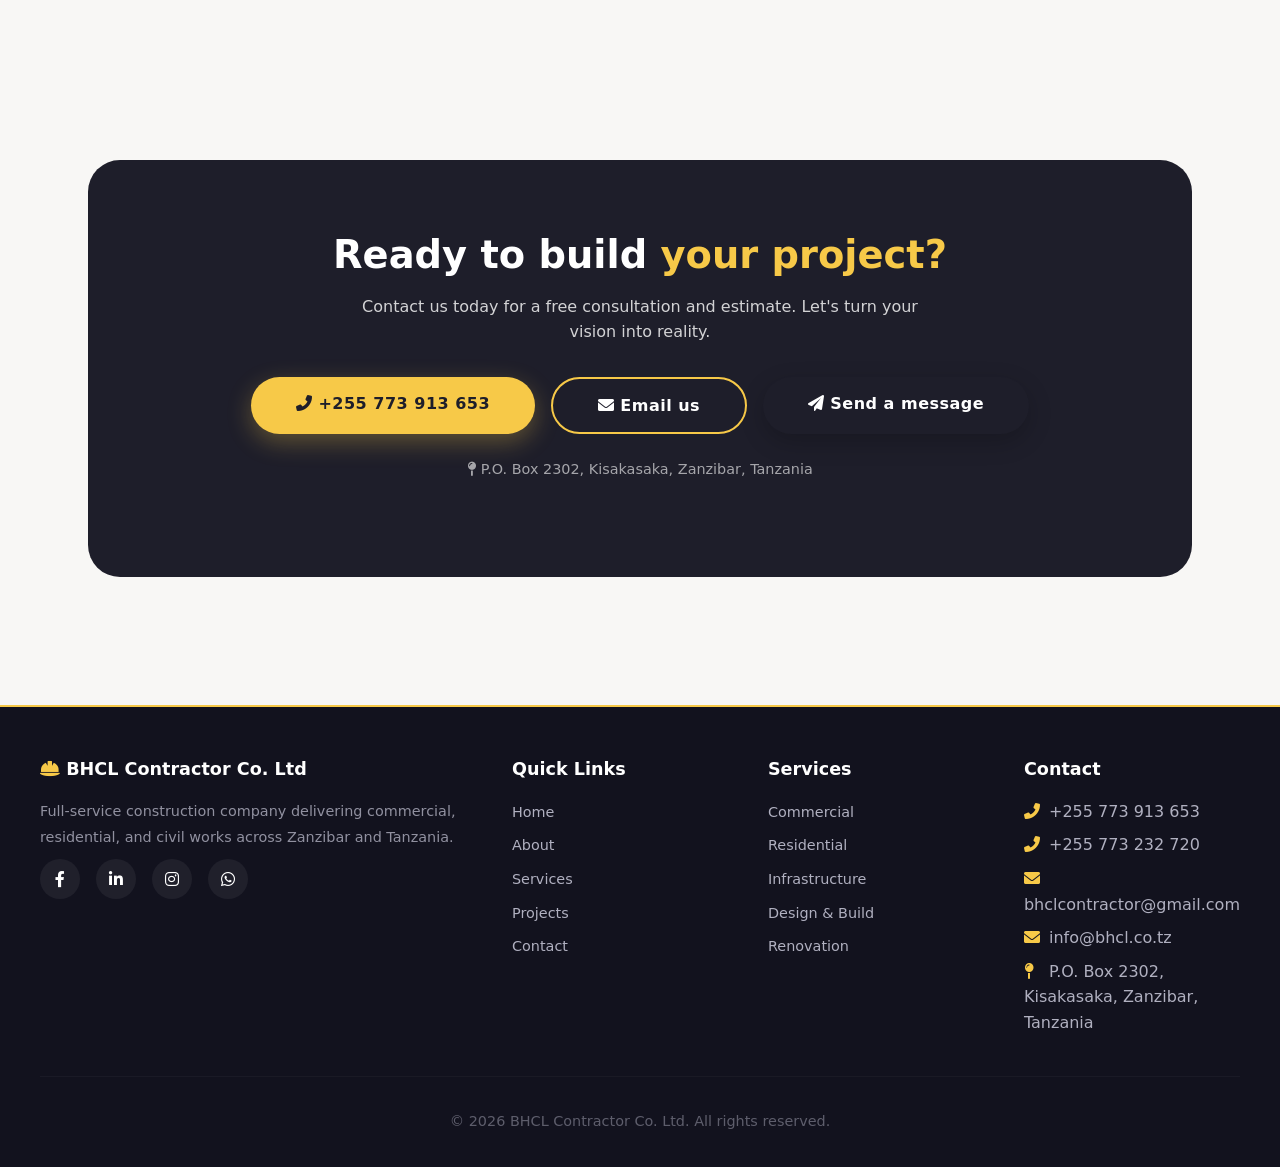
==== commit 7b3348c6: "up" ====
--- a/index.html
+++ b/index.html
@@ -131,31 +131,6 @@
     </div>
   </section>
 
-  <!-- ===== TESTIMONIALS ===== -->
-  <section class="section" id="testimonials" style="background:#f1efec;">
-    <div class="container text-center">
-      <h2 class="section-title"><i class="fas fa-quote-right" style="color:#f7c948;margin-right:12px;"></i> What Clients Say</h2>
-      <p class="section-sub">Real feedback from partners who trusted us with their projects.</p>
-      <div class="testimonials-grid">
-        <div class="testimonial-card">
-          <div class="stars"><i class="fas fa-star"></i><i class="fas fa-star"></i><i class="fas fa-star"></i><i class="fas fa-star"></i><i class="fas fa-star"></i></div>
-          <blockquote>"BHCL delivered our project ahead of schedule. Their planning and attention to detail made a real difference."</blockquote>
-          <div class="client"><div class="client-avatar" style="background:#f7c948;color:#1e1e2a;">JD</div><div><div class="client-name">John Davis</div><div class="client-role">Project Sponsor</div></div></div>
-        </div>
-        <div class="testimonial-card">
-          <div class="stars"><i class="fas fa-star"></i><i class="fas fa-star"></i><i class="fas fa-star"></i><i class="fas fa-star"></i><i class="fas fa-star"></i></div>
-          <blockquote>"The attention to detail and safety protocols were outstanding. They turned our vision into reality with zero hassle."</blockquote>
-          <div class="client"><div class="client-avatar" style="background:#2d2d44;color:#fff;">SM</div><div><div class="client-name">Sarah Mitchell</div><div class="client-role">Homeowner</div></div></div>
-        </div>
-        <div class="testimonial-card">
-          <div class="stars"><i class="fas fa-star"></i><i class="fas fa-star"></i><i class="fas fa-star"></i><i class="fas fa-star"></i><i class="fas fa-star"></i></div>
-          <blockquote>"They managed the works with incredible efficiency. The job came in under budget and with zero safety incidents."</blockquote>
-          <div class="client"><div class="client-avatar" style="background:#c0392b;color:#fff;">AR</div><div><div class="client-name">Alex Rivera</div><div class="client-role">Project Engineer</div></div></div>
-        </div>
-      </div>
-    </div>
-  </section>
-
   <!-- ===== CTA / CONTACT ===== -->
   <section class="section" id="contact">
     <div class="container">
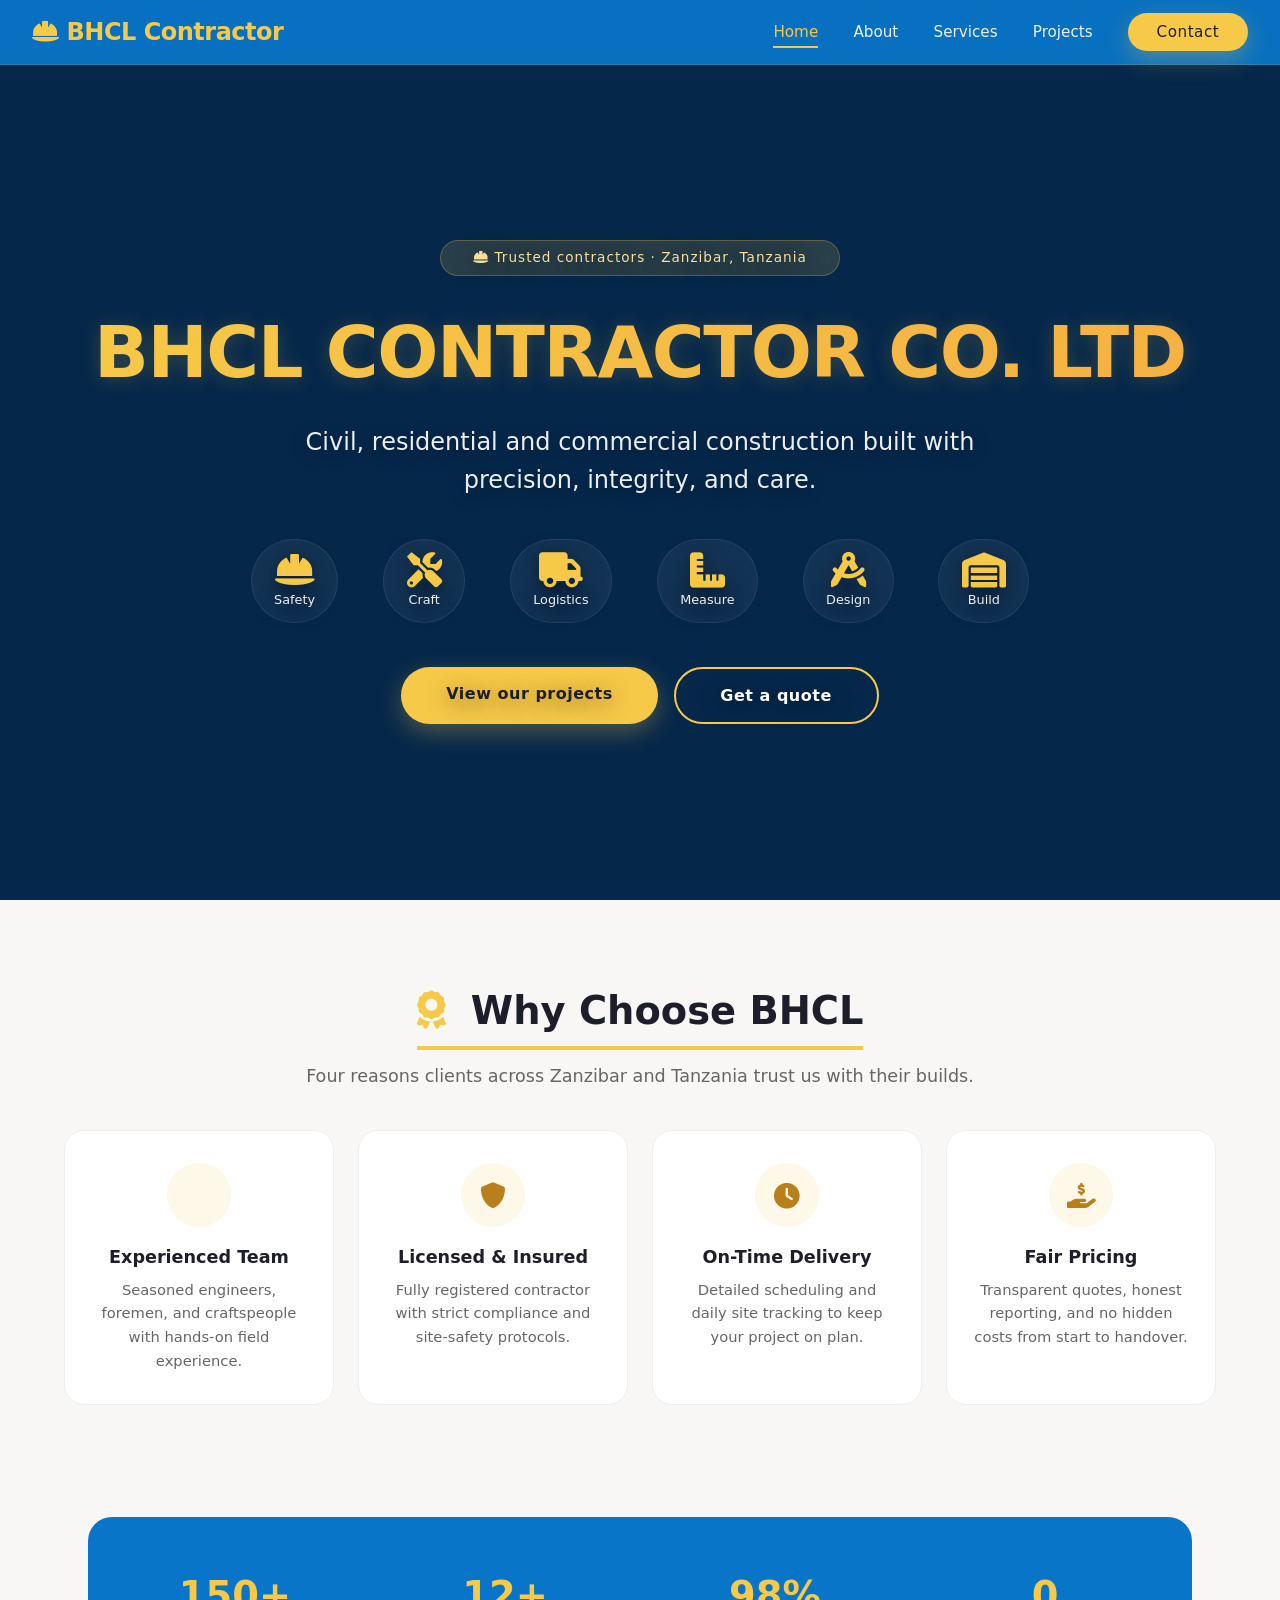
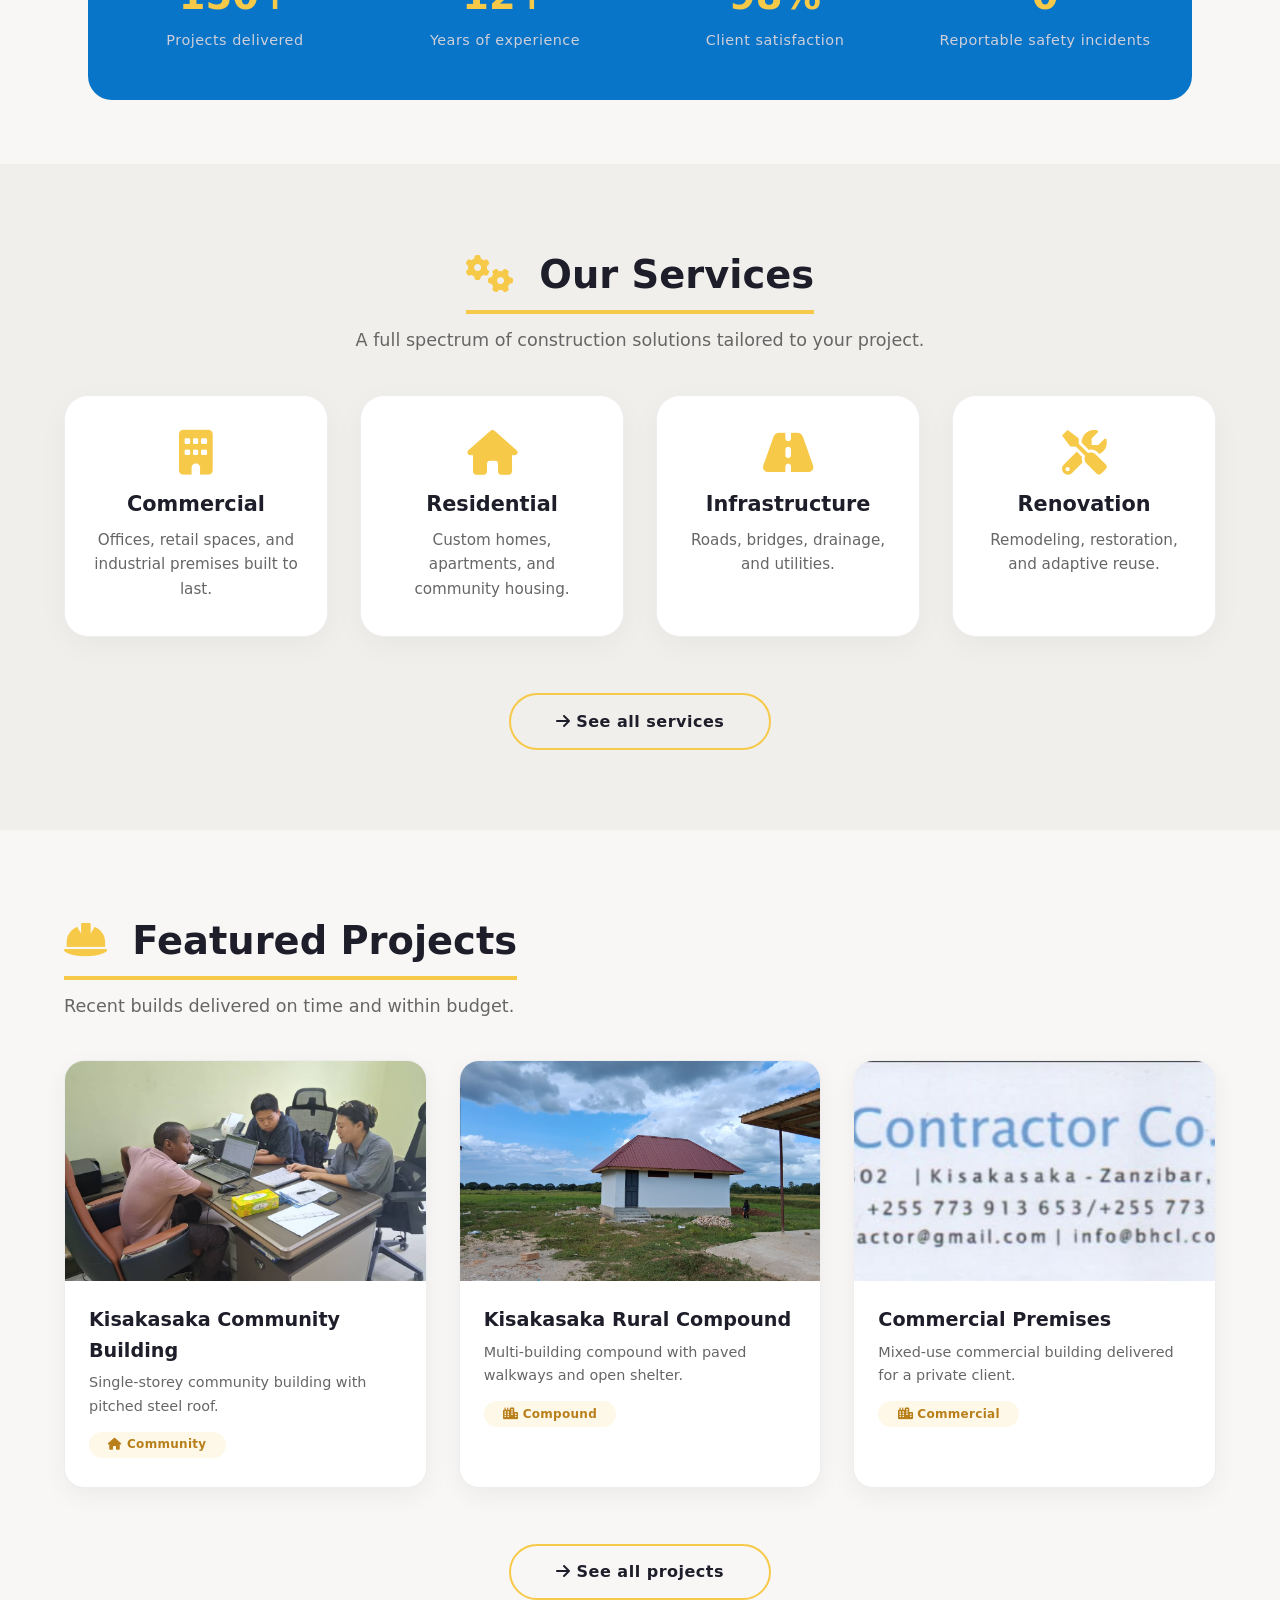
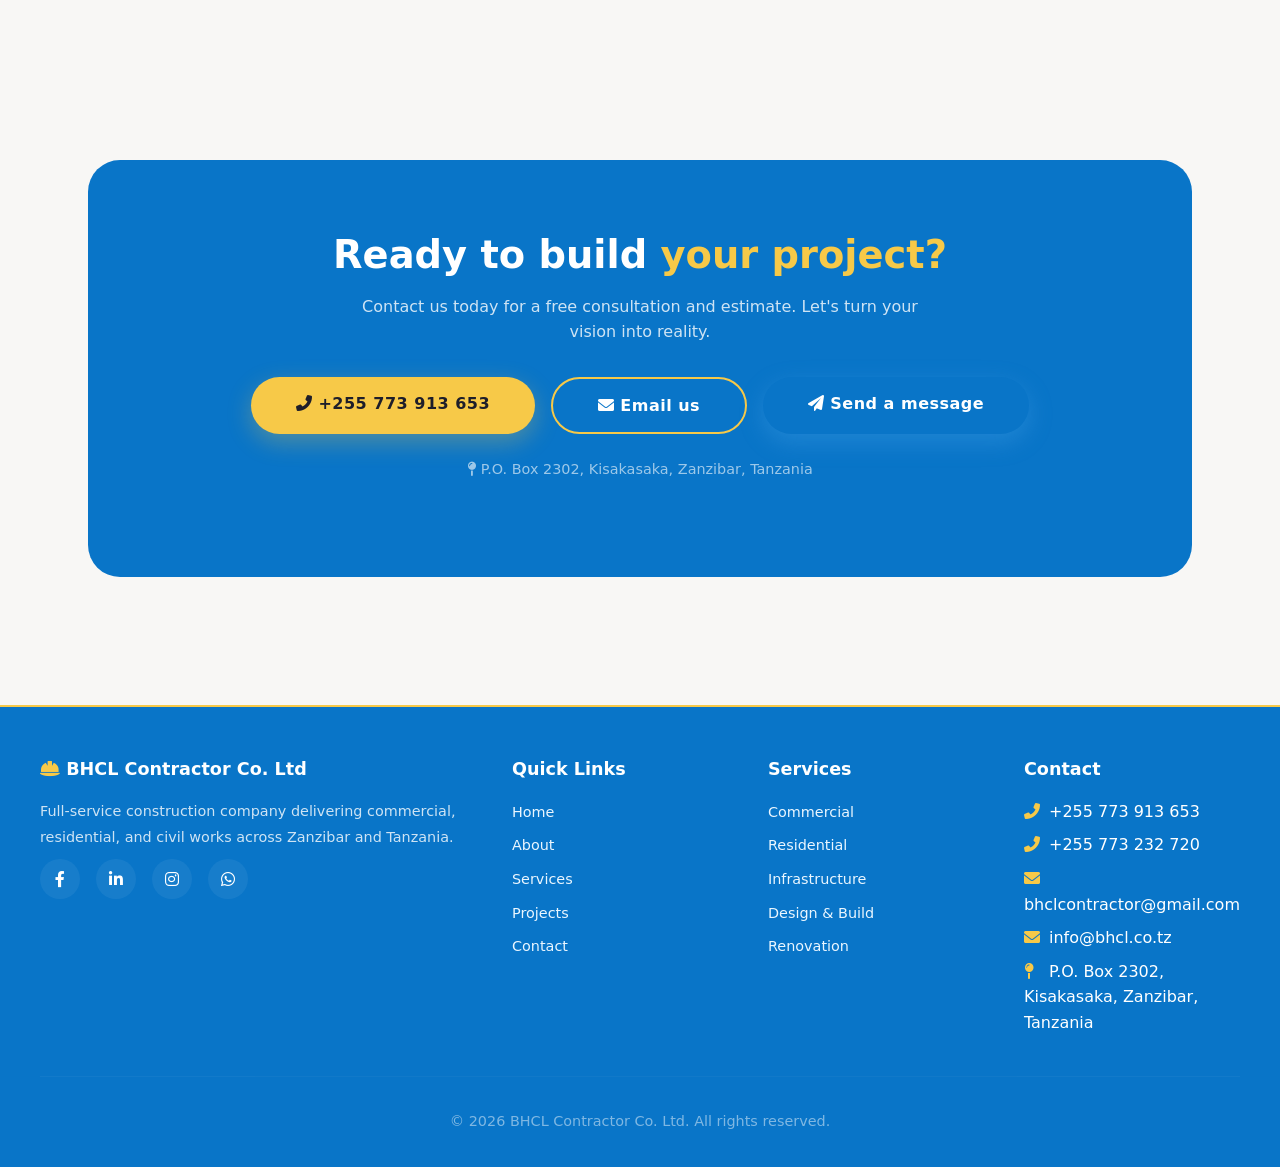
==== commit f2bf16f9: "upp" ====
--- a/index.html
+++ b/index.html
@@ -121,7 +121,7 @@
           <div class="project-info"><h3>Kisakasaka Rural Compound</h3><p>Multi-building compound with paved walkways and open shelter.</p><span class="project-tag"><i class="fas fa-city"></i> Compound</span></div>
         </div>
         <div class="project-card">
-          <div class="project-img" style="background-image:url('https://images.unsplash.com/photo-1541888946425-d81bb19240f5?q=80&w=2070&auto=format&fit=crop');"></div>
+          <div class="project-img" style="background-image:url('assets/office.jpeg');"></div>
           <div class="project-info"><h3>Commercial Premises</h3><p>Mixed-use commercial building delivered for a private client.</p><span class="project-tag"><i class="fas fa-city"></i> Commercial</span></div>
         </div>
       </div>
--- a/styles.css
+++ b/styles.css
@@ -6,6 +6,9 @@
 }
 html {
   scroll-behavior: smooth;
+}
+:root {
+  --dark-blue: #0975C8;
 }
 body {
   font-family: 'Segoe UI', Roboto, system-ui, sans-serif;
@@ -57,12 +60,12 @@
   color: #1e1e2a;
 }
 .btn-dark {
-  background: #1e1e2a;
-  color: #fff;
-  box-shadow: 0 8px 24px rgba(0, 0, 0, 0.2);
+  background: var(--dark-blue);
+  color: #fff;
+  box-shadow: 0 8px 24px rgba(99, 183, 248, 0.25);
 }
 .btn-dark:hover {
-  background: #2d2d44;
+  background: #055fa6;
 }
 .btn-sm {
   padding: 0.5rem 1.8rem;
@@ -77,7 +80,7 @@
   width: 100%;
   z-index: 1000;
   padding: 0.8rem 2rem;
-  background: rgba(10, 12, 28, 0.85);
+  background: rgba(9, 117, 200, 0.94);
   backdrop-filter: blur(14px);
   border-bottom: 1px solid rgba(247, 201, 72, 0.15);
   display: flex;
@@ -86,8 +89,8 @@
   transition: 0.3s;
 }
 .navbar.scrolled {
-  background: rgba(10, 12, 28, 0.95);
-  box-shadow: 0 4px 30px rgba(0, 0, 0, 0.3);
+  background: rgba(9, 117, 200, 0.98);
+  box-shadow: 0 4px 30px rgba(0, 0, 0, 0.2);
 }
 .logo {
   font-size: 1.5rem;
@@ -139,7 +142,7 @@
   text-align: center;
   padding: 8rem 1.5rem 4rem;
   background: url('https://images.unsplash.com/photo-1541888946425-d81bb19240f5?q=80&w=2070&auto=format&fit=crop') no-repeat center center/cover;
-  background-color: #1a1c2e;
+  background-color: var(--dark-blue);
   background-blend-mode: overlay;
 }
 .hero::before {
@@ -234,7 +237,7 @@
 .page-header {
   position: relative;
   padding: 10rem 1.5rem 4rem;
-  background: linear-gradient(rgba(10, 12, 28, 0.85), rgba(10, 12, 28, 0.85)),
+  background: linear-gradient(rgba(99, 183, 248, 0.85), rgba(99, 183, 248, 0.85)),
     url('https://images.unsplash.com/photo-1541888946425-d81bb19240f5?q=80&w=2070&auto=format&fit=crop') no-repeat center center/cover;
   color: #fff;
   text-align: center;
@@ -481,7 +484,7 @@
 
 /* ===== CONTACT / CTA ===== */
 .cta-section {
-  background: #1e1e2a;
+  background: var(--dark-blue);
   color: #fff;
   padding: 4rem 2rem;
   border-radius: 32px;
@@ -509,8 +512,8 @@
 
 /* ===== FOOTER ===== */
 .footer {
-  background: #12121e;
-  color: #b0b0c0;
+  background: var(--dark-blue);
+  color: #fff;
   padding: 3rem 2rem 2rem;
   border-top: 2px solid #f7c948;
   margin-top: 3rem;
@@ -539,7 +542,7 @@
   margin-bottom: 0.5rem;
 }
 .footer ul a {
-  color: #b0b0c0;
+  color: #eaf6ff;
   font-size: 0.9rem;
   transition: 0.2s;
 }
@@ -620,7 +623,7 @@
 
 /* ===== STATS STRIP ===== */
 .stats-strip {
-  background: #1e1e2a;
+  background: var(--dark-blue);
   color: #fff;
   padding: 3rem 1.5rem;
   border-radius: 24px;
@@ -749,7 +752,7 @@
   width: 44px;
   height: 44px;
   border-radius: 50%;
-  background: #1e1e2a;
+  background: var(--dark-blue);
   color: #f7c948;
   display: inline-flex;
   align-items: center;
@@ -791,9 +794,9 @@
   border-color: #f7c948;
 }
 .filter-tab.active {
-  background: #1e1e2a;
-  color: #f7c948;
-  border-color: #1e1e2a;
+  background: var(--dark-blue);
+  color: #f7c948;
+  border-color: var(--dark-blue);
 }
 
 /* ===== CONTACT PAGE ===== */
@@ -941,7 +944,7 @@
     display: none;
     flex-direction: column;
     width: 100%;
-    background: rgba(10, 12, 28, 0.98);
+    background: rgba(9, 117, 200, 0.98);
     padding: 1.5rem 0;
     position: absolute;
     top: 100%;
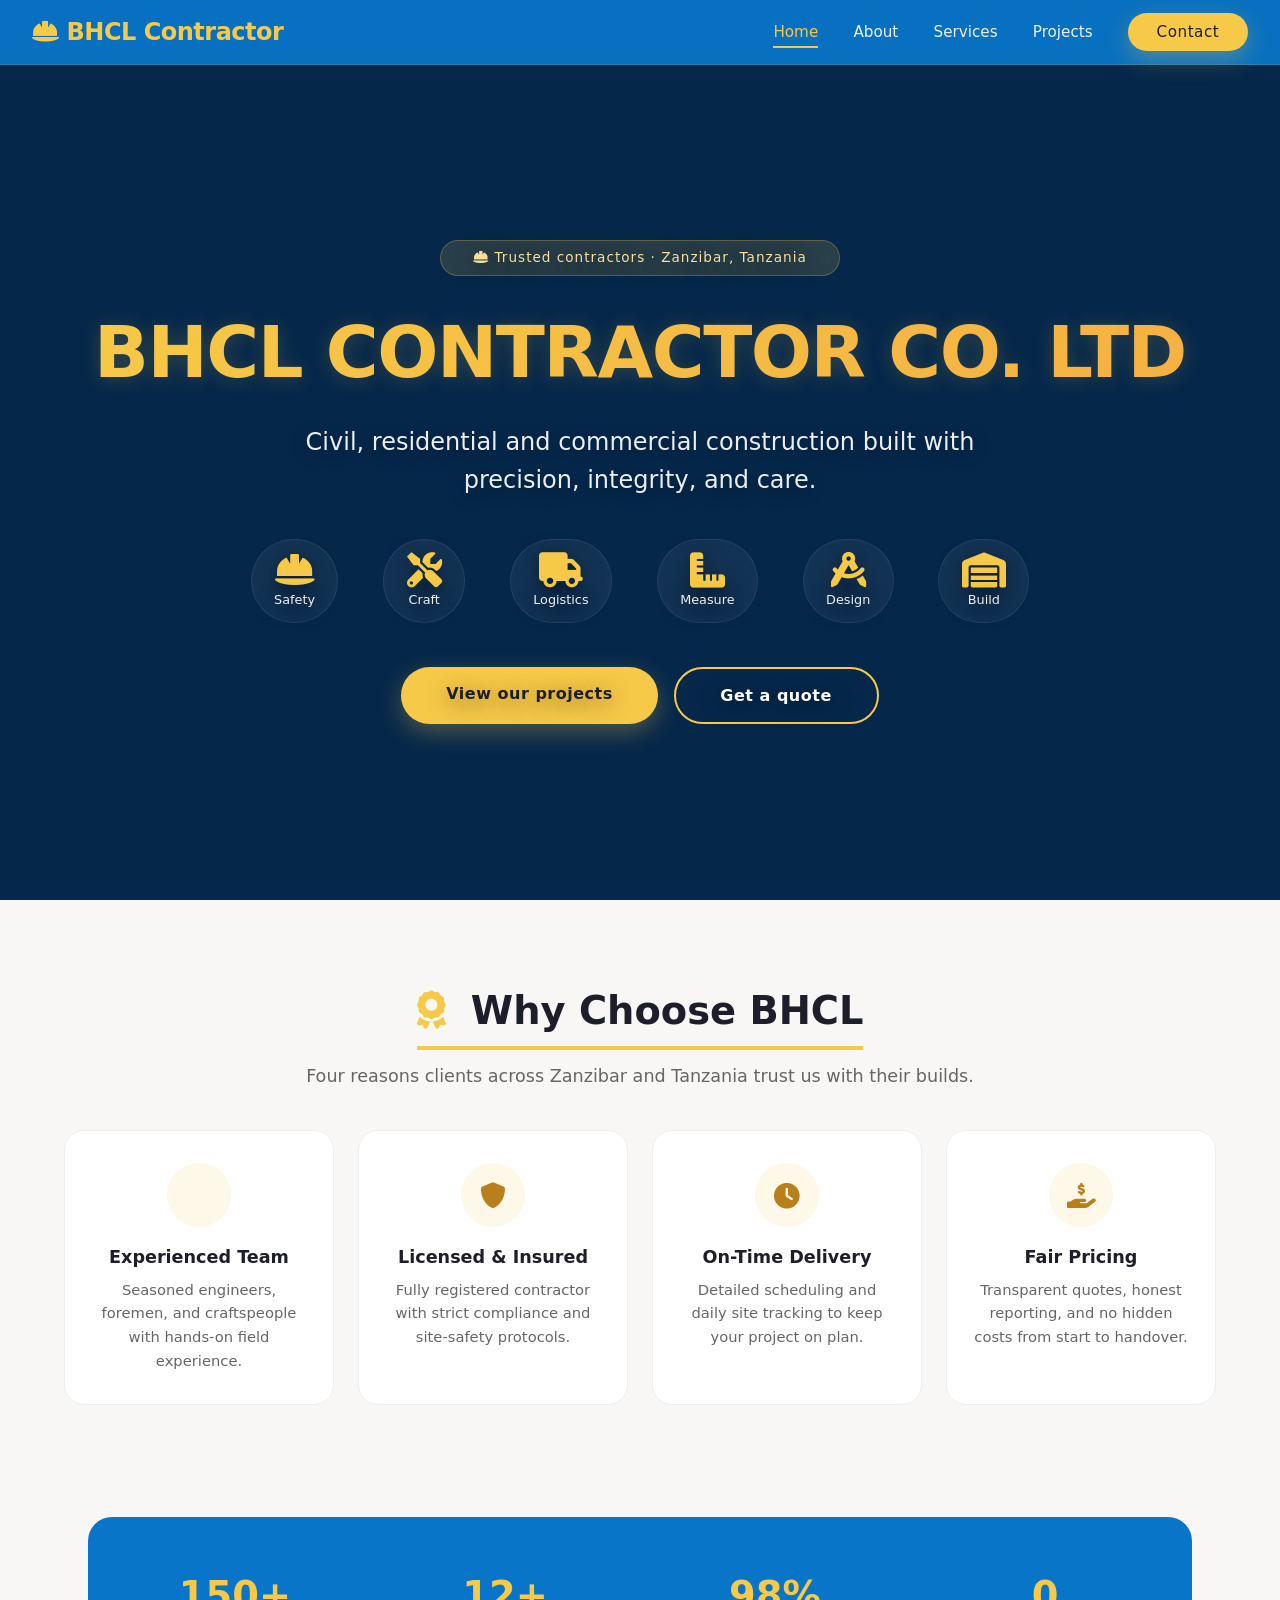
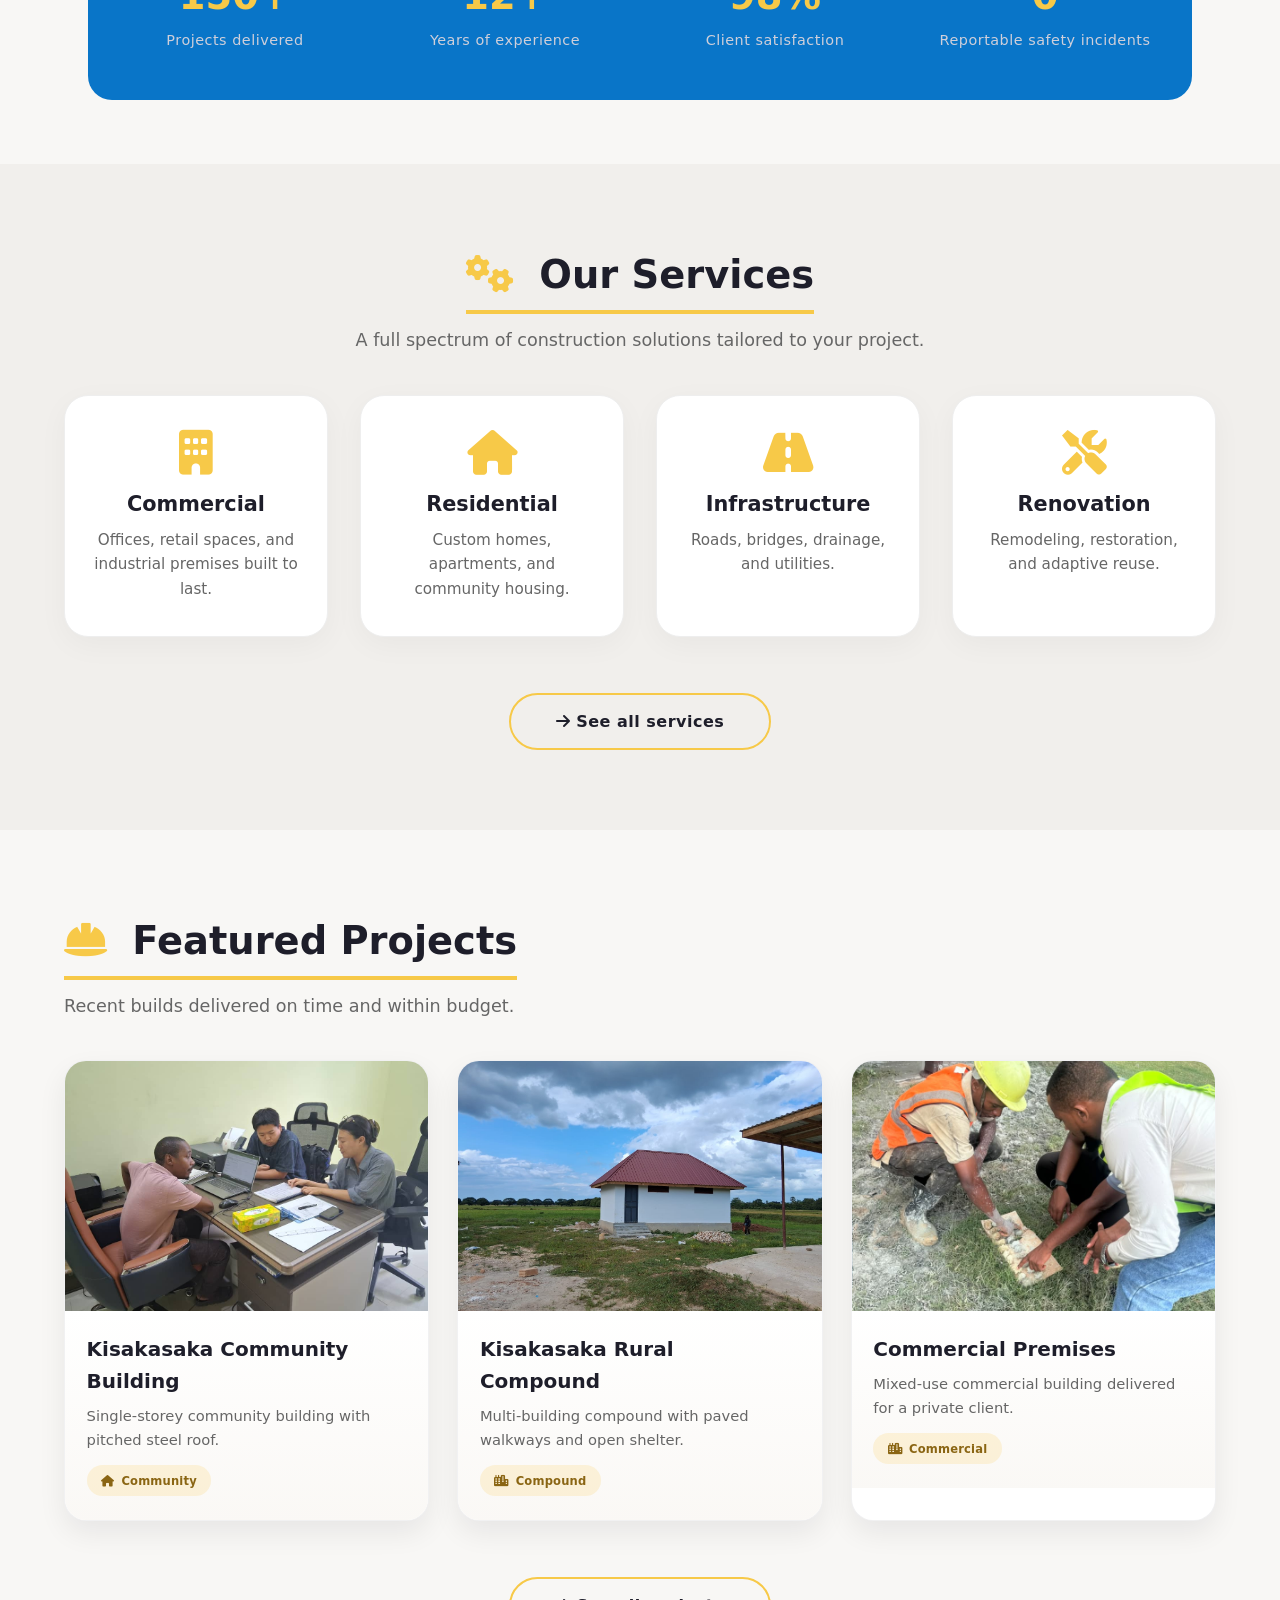
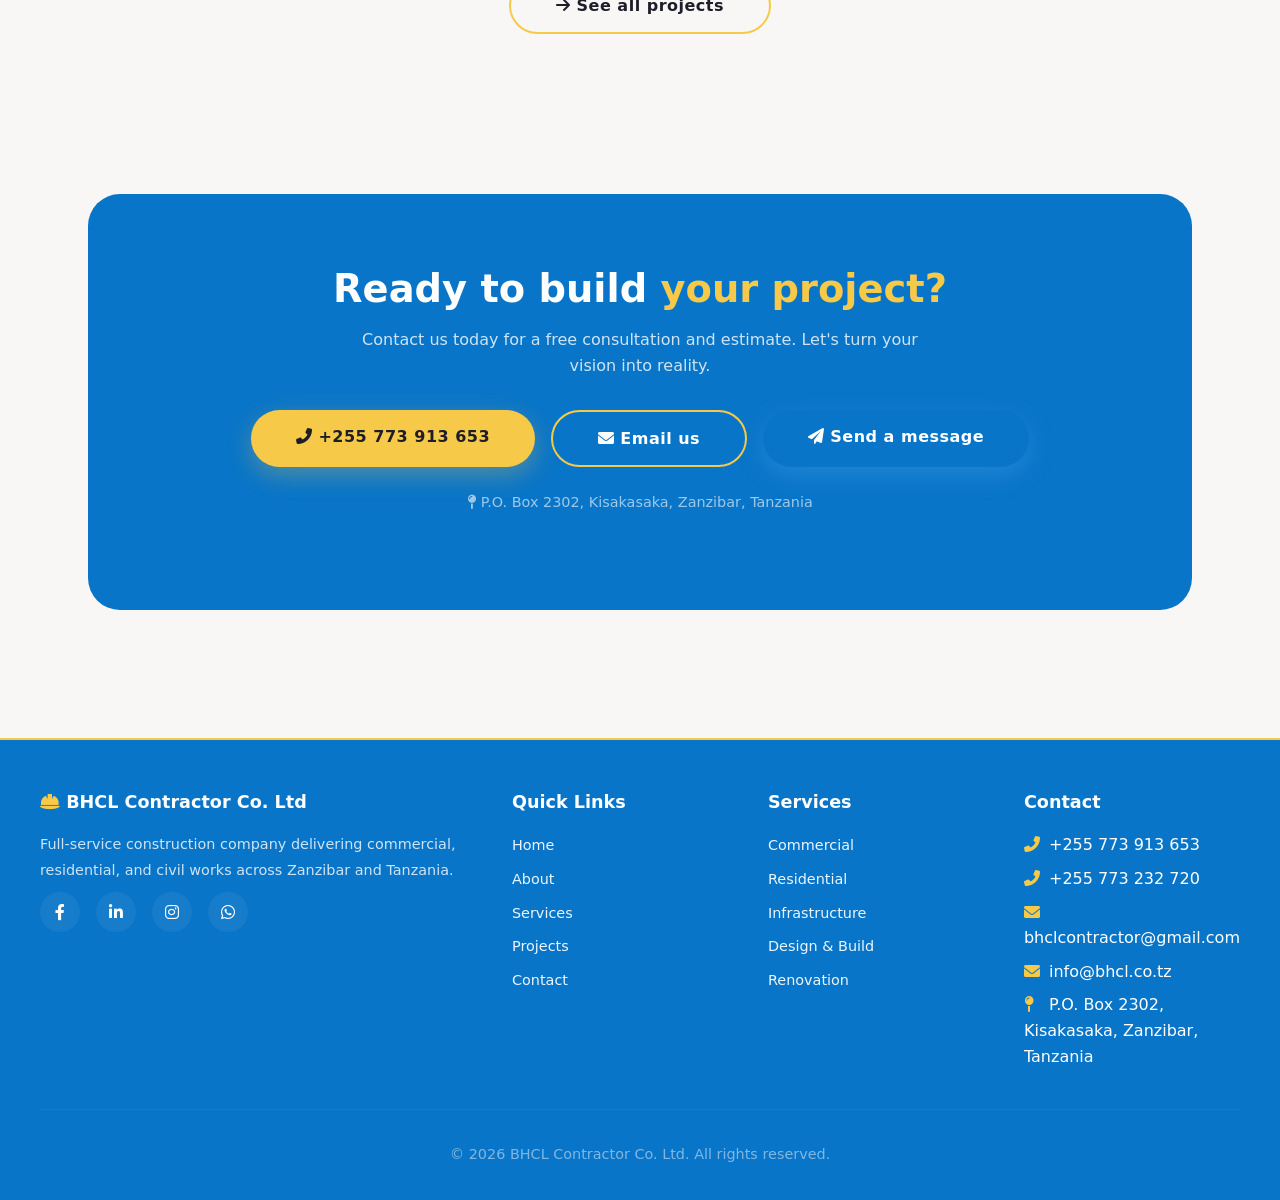
==== commit c147a0f3: "upp" ====
--- a/index.html
+++ b/index.html
@@ -112,16 +112,16 @@
       <h2 class="section-title"><i class="fas fa-hard-hat" style="color:#f7c948;margin-right:12px;"></i> Featured Projects</h2>
       <p class="section-sub">Recent builds delivered on time and within budget.</p>
       <div class="projects-grid">
-        <div class="project-card">
+        <div class="project-card" tabindex="0" data-image="assets/project-1.jpeg">
           <div class="project-img" style="background-image:url('assets/project-1.jpeg');"></div>
           <div class="project-info"><h3>Kisakasaka Community Building</h3><p>Single-storey community building with pitched steel roof.</p><span class="project-tag"><i class="fas fa-home"></i> Community</span></div>
         </div>
-        <div class="project-card">
+        <div class="project-card" tabindex="0" data-image="assets/project-2.jpeg">
           <div class="project-img" style="background-image:url('assets/project-2.jpeg');"></div>
           <div class="project-info"><h3>Kisakasaka Rural Compound</h3><p>Multi-building compound with paved walkways and open shelter.</p><span class="project-tag"><i class="fas fa-city"></i> Compound</span></div>
         </div>
-        <div class="project-card">
-          <div class="project-img" style="background-image:url('assets/office.jpeg');"></div>
+        <div class="project-card" tabindex="0" data-image="assets/WhatsApp Image 2026-09-30 at 2.02.27 PM.jpeg">
+          <div class="project-img" style="background-image:url('assets/WhatsApp Image 2026-09-30 at 2.02.27 PM.jpeg');"></div>
           <div class="project-info"><h3>Commercial Premises</h3><p>Mixed-use commercial building delivered for a private client.</p><span class="project-tag"><i class="fas fa-city"></i> Commercial</span></div>
         </div>
       </div>
@@ -195,6 +195,13 @@
     </div>
   </footer>
 
+  <div class="lightbox" id="projectLightbox" aria-hidden="true">
+    <div class="lightbox-content">
+      <button class="lightbox-close" aria-label="Close gallery image">&times;</button>
+      <img class="lightbox-image" src="" alt="Project preview" />
+    </div>
+  </div>
+
   <script src="main.js"></script>
 </body>
 </html>
--- a/styles.css
+++ b/styles.css
@@ -372,47 +372,109 @@
 .projects-grid {
   display: grid;
   grid-template-columns: repeat(auto-fit, minmax(280px, 1fr));
-  gap: 2rem;
+  gap: 1.75rem;
+  align-items: stretch;
 }
 .project-card {
-  background: #fff;
-  border-radius: 20px;
+  position: relative;
+  background: #fff;
+  border-radius: 22px;
   overflow: hidden;
-  box-shadow: 0 8px 24px rgba(0, 0, 0, 0.05);
-  transition: 0.3s;
-  border: 1px solid #eee;
+  box-shadow: 0 12px 28px rgba(10, 16, 30, 0.07);
+  transition: transform 0.3s ease, box-shadow 0.3s ease, border-color 0.3s ease;
+  border: 1px solid rgba(17, 20, 32, 0.06);
+  cursor: pointer;
 }
 .project-card:hover {
   transform: translateY(-8px);
-  box-shadow: 0 20px 48px rgba(0, 0, 0, 0.1);
-  border-color: #f7c948;
+  box-shadow: 0 22px 52px rgba(10, 16, 30, 0.12);
+  border-color: rgba(247, 201, 72, 0.8);
 }
 .project-img {
-  height: 220px;
+  height: 250px;
   background-size: cover;
   background-position: center;
+  transition: transform 0.4s ease;
+}
+.project-card:hover .project-img {
+  transform: scale(1.04);
+}
+.project-card:focus-visible {
+  outline: 3px solid rgba(247, 201, 72, 0.7);
+  outline-offset: 4px;
 }
 .project-info {
-  padding: 1.5rem 1.5rem 1.8rem;
+  padding: 1.35rem 1.35rem 1.5rem;
+  background: linear-gradient(180deg, rgba(255,255,255,0.98), rgba(250,248,245,0.98));
 }
 .project-info h3 {
-  font-size: 1.2rem;
-  margin-bottom: 0.3rem;
+  font-size: 1.25rem;
+  margin-bottom: 0.45rem;
+  color: #1e1e2a;
 }
 .project-info p {
   color: #666;
-  font-size: 0.9rem;
-  margin-bottom: 0.8rem;
+  font-size: 0.92rem;
+  line-height: 1.6;
+  margin-bottom: 0.9rem;
 }
 .project-tag {
-  display: inline-block;
-  background: #f7c94820;
-  color: #b87f1a;
-  font-size: 0.75rem;
-  font-weight: 600;
-  padding: 0.2rem 1.2rem;
-  border-radius: 40px;
-  letter-spacing: 0.3px;
+  display: inline-flex;
+  align-items: center;
+  gap: 0.45rem;
+  background: rgba(247, 201, 72, 0.18);
+  color: #8a6513;
+  font-size: 0.72rem;
+  font-weight: 700;
+  padding: 0.38rem 0.9rem;
+  border-radius: 999px;
+  letter-spacing: 0.2px;
+}
+
+.lightbox {
+  position: fixed;
+  inset: 0;
+  background: rgba(8, 10, 22, 0.82);
+  display: none;
+  align-items: center;
+  justify-content: center;
+  z-index: 2000;
+  padding: 1.5rem;
+}
+.lightbox.open {
+  display: flex;
+}
+.lightbox-content {
+  position: relative;
+  width: min(1100px, 92vw);
+  max-height: 90vh;
+  background: #fff;
+  border-radius: 22px;
+  overflow: hidden;
+  box-shadow: 0 30px 70px rgba(0, 0, 0, 0.28);
+}
+.lightbox-image {
+  width: 100%;
+  height: min(75vh, 760px);
+  object-fit: cover;
+  display: block;
+  background: #dfeaf6;
+}
+.lightbox-close {
+  position: absolute;
+  top: 0.8rem;
+  right: 0.8rem;
+  width: 42px;
+  height: 42px;
+  border: none;
+  border-radius: 50%;
+  background: rgba(9, 117, 200, 0.96);
+  color: #fff;
+  font-size: 1.4rem;
+  cursor: pointer;
+}
+.lightbox-close:hover {
+  background: rgba(5, 95, 166, 0.98);
 }
 .see-all-wrap {
   text-align: center;
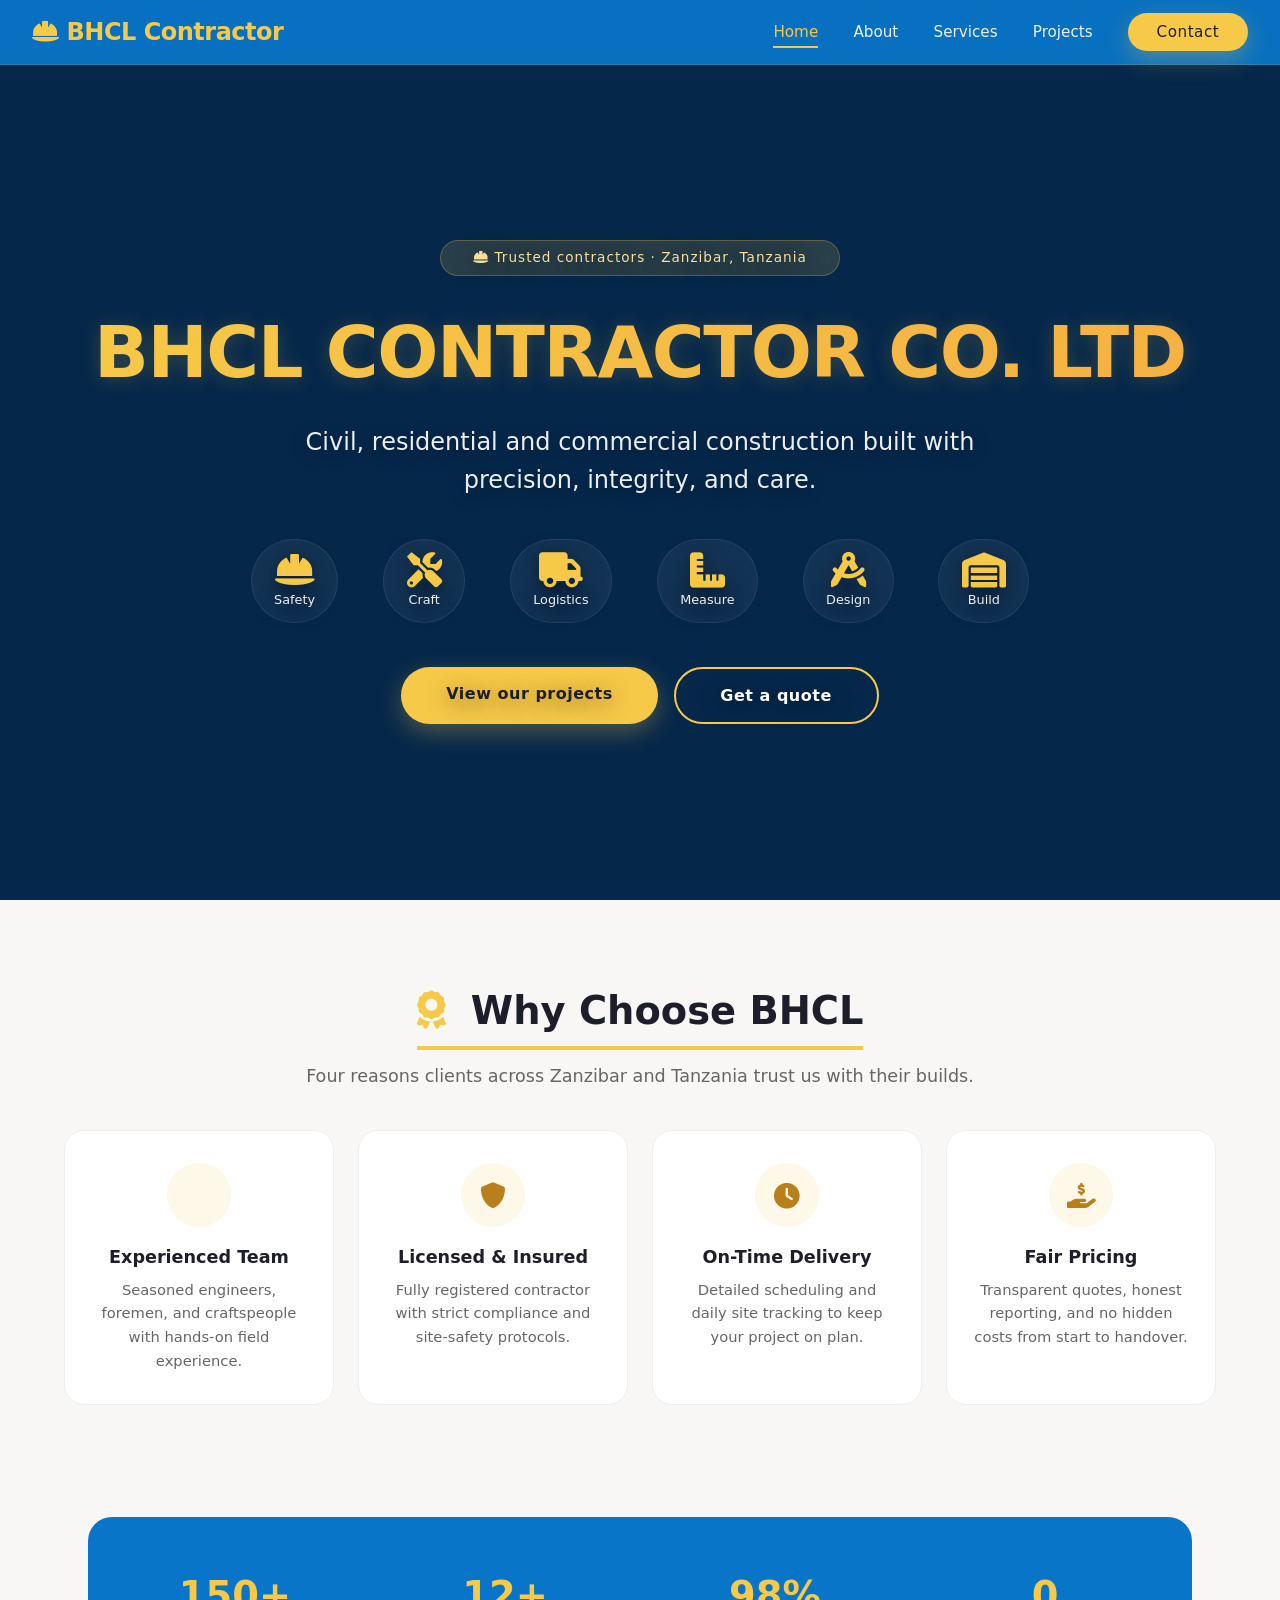
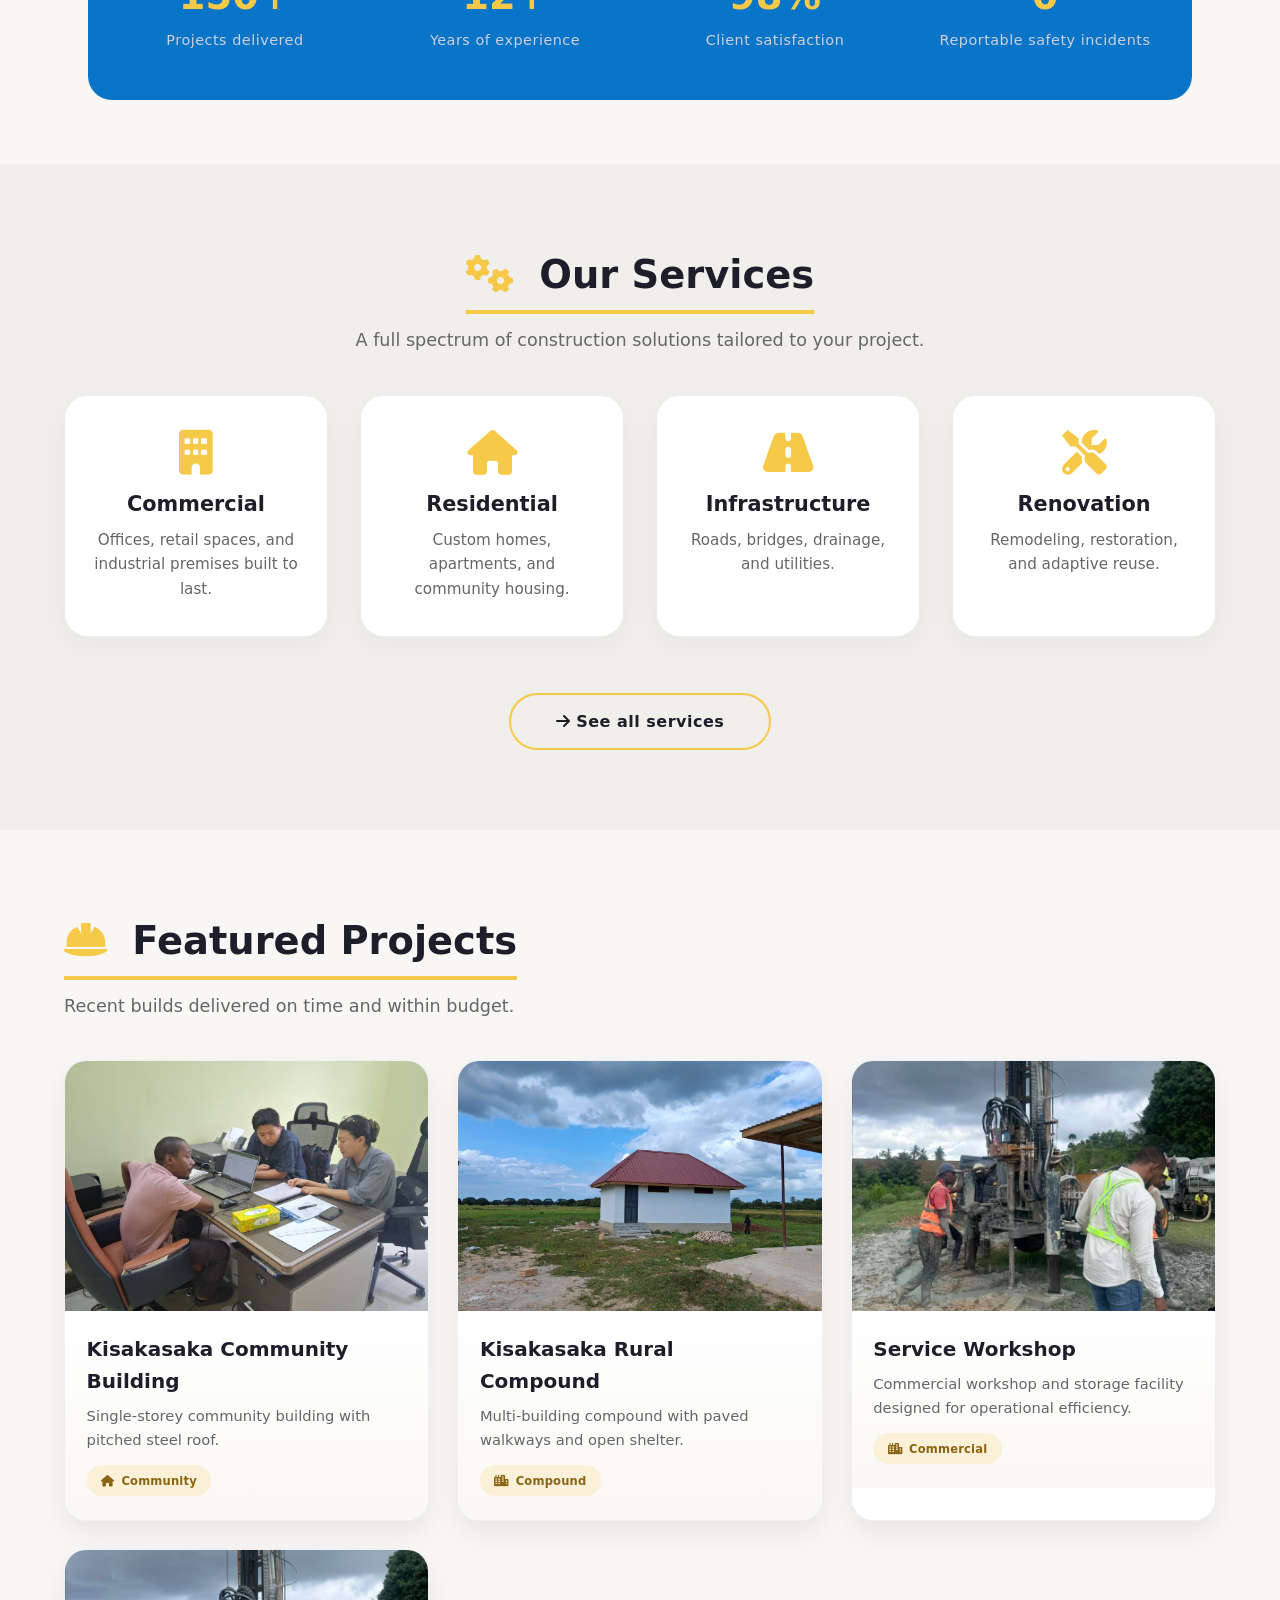
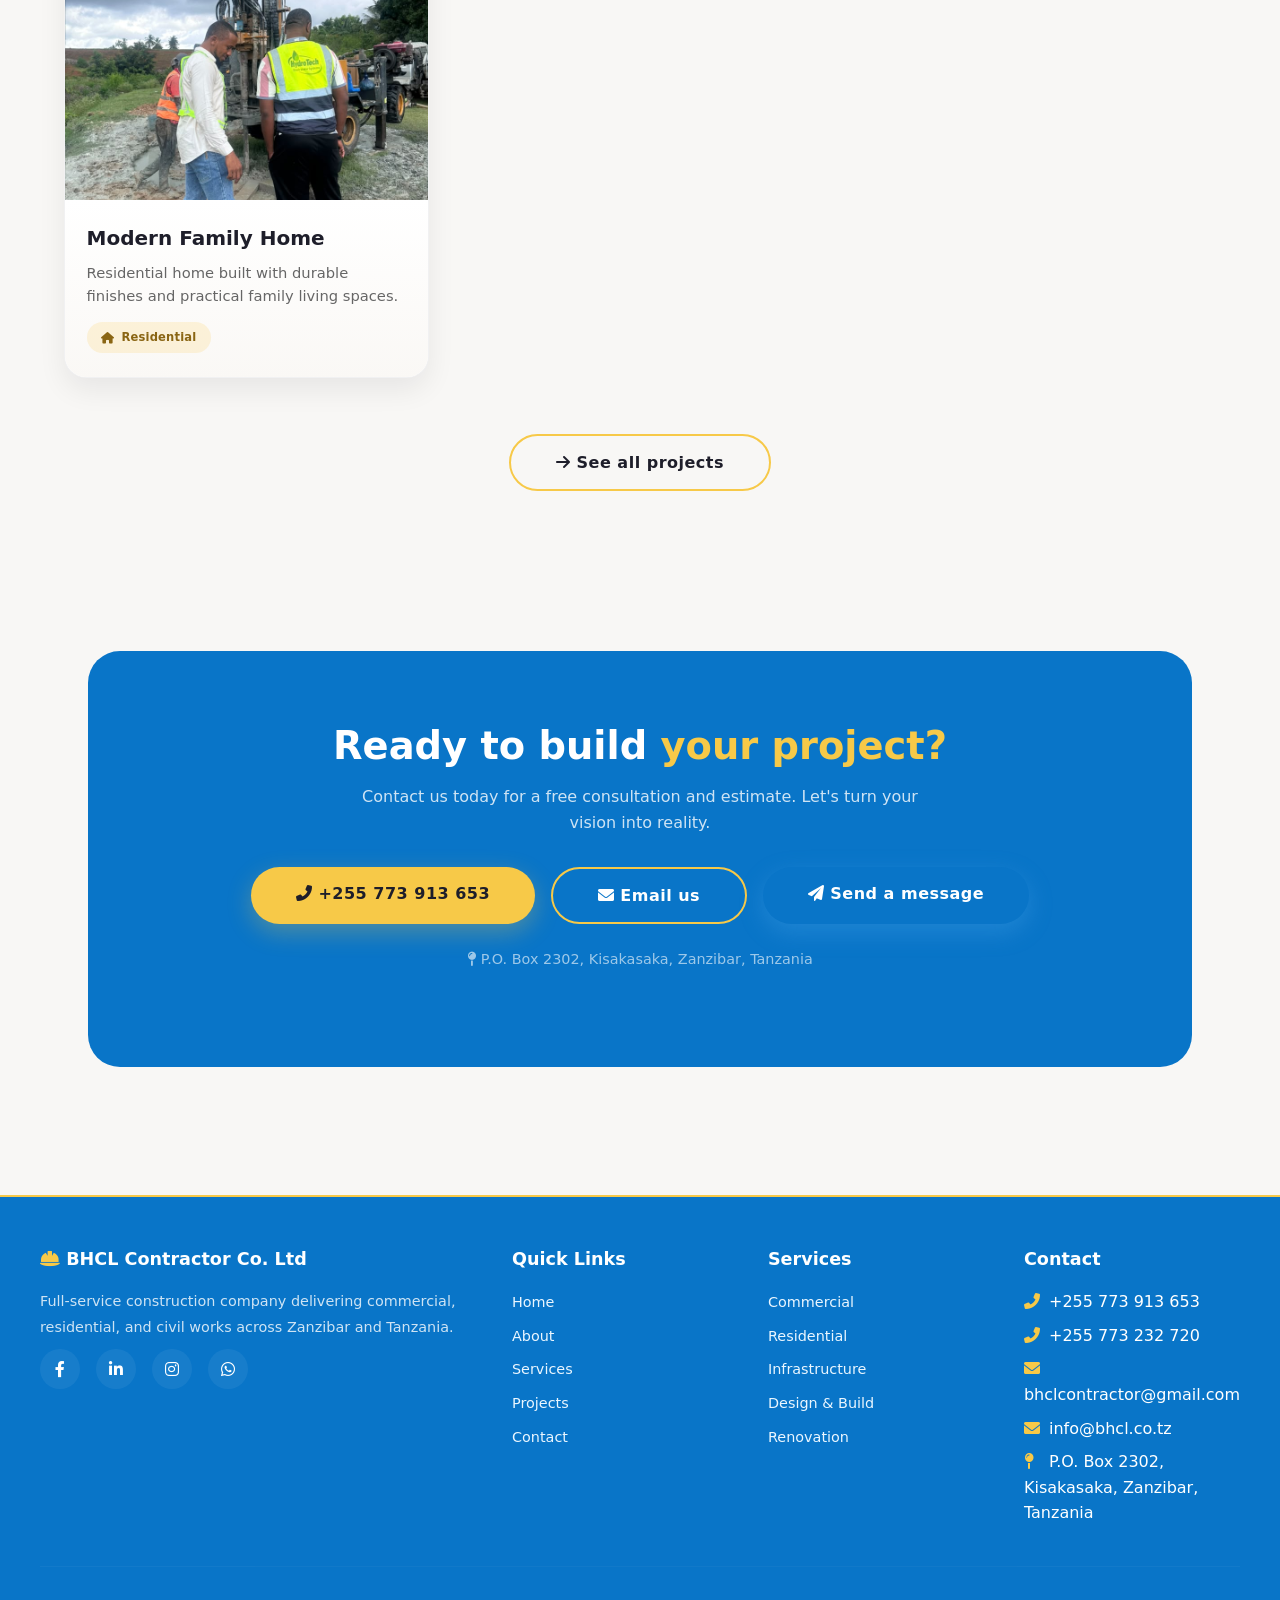
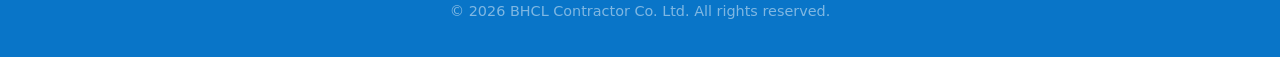
==== commit ffbac8da: "upp" ====
--- a/index.html
+++ b/index.html
@@ -120,9 +120,13 @@
           <div class="project-img" style="background-image:url('assets/project-2.jpeg');"></div>
           <div class="project-info"><h3>Kisakasaka Rural Compound</h3><p>Multi-building compound with paved walkways and open shelter.</p><span class="project-tag"><i class="fas fa-city"></i> Compound</span></div>
         </div>
-        <div class="project-card" tabindex="0" data-image="assets/WhatsApp Image 2026-09-30 at 2.02.27 PM.jpeg">
-          <div class="project-img" style="background-image:url('assets/WhatsApp Image 2026-09-30 at 2.02.27 PM.jpeg');"></div>
-          <div class="project-info"><h3>Commercial Premises</h3><p>Mixed-use commercial building delivered for a private client.</p><span class="project-tag"><i class="fas fa-city"></i> Commercial</span></div>
+        <div class="project-card" tabindex="0" data-image="assets/project-4.jpeg">
+          <div class="project-img" style="background-image:url('assets/project-4.jpeg');"></div>
+          <div class="project-info"><h3>Service Workshop</h3><p>Commercial workshop and storage facility designed for operational efficiency.</p><span class="project-tag"><i class="fas fa-city"></i> Commercial</span></div>
+        </div>
+        <div class="project-card" tabindex="0" data-image="assets/project-5.jpeg">
+          <div class="project-img" style="background-image:url('assets/project-5.jpeg');"></div>
+          <div class="project-info"><h3>Modern Family Home</h3><p>Residential home built with durable finishes and practical family living spaces.</p><span class="project-tag"><i class="fas fa-home"></i> Residential</span></div>
         </div>
       </div>
       <div class="see-all-wrap">
@@ -198,6 +202,8 @@
   <div class="lightbox" id="projectLightbox" aria-hidden="true">
     <div class="lightbox-content">
       <button class="lightbox-close" aria-label="Close gallery image">&times;</button>
+      <button class="lightbox-nav prev" aria-label="Previous image">&#8592;</button>
+      <button class="lightbox-nav next" aria-label="Next image">&#8594;</button>
       <img class="lightbox-image" src="" alt="Project preview" />
     </div>
   </div>
--- a/styles.css
+++ b/styles.css
@@ -460,6 +460,25 @@
   display: block;
   background: #dfeaf6;
 }
+.lightbox-nav {
+  position: absolute;
+  top: 50%;
+  transform: translateY(-50%);
+  width: 46px;
+  height: 46px;
+  border: none;
+  border-radius: 50%;
+  background: rgba(9, 117, 200, 0.96);
+  color: #fff;
+  font-size: 1.6rem;
+  cursor: pointer;
+  box-shadow: 0 8px 20px rgba(9, 117, 200, 0.25);
+}
+.lightbox-nav:hover {
+  background: rgba(5, 95, 166, 0.98);
+}
+.lightbox-nav.prev { left: 1rem; }
+.lightbox-nav.next { right: 1rem; }
 .lightbox-close {
   position: absolute;
   top: 0.8rem;
@@ -472,6 +491,7 @@
   color: #fff;
   font-size: 1.4rem;
   cursor: pointer;
+  z-index: 2;
 }
 .lightbox-close:hover {
   background: rgba(5, 95, 166, 0.98);
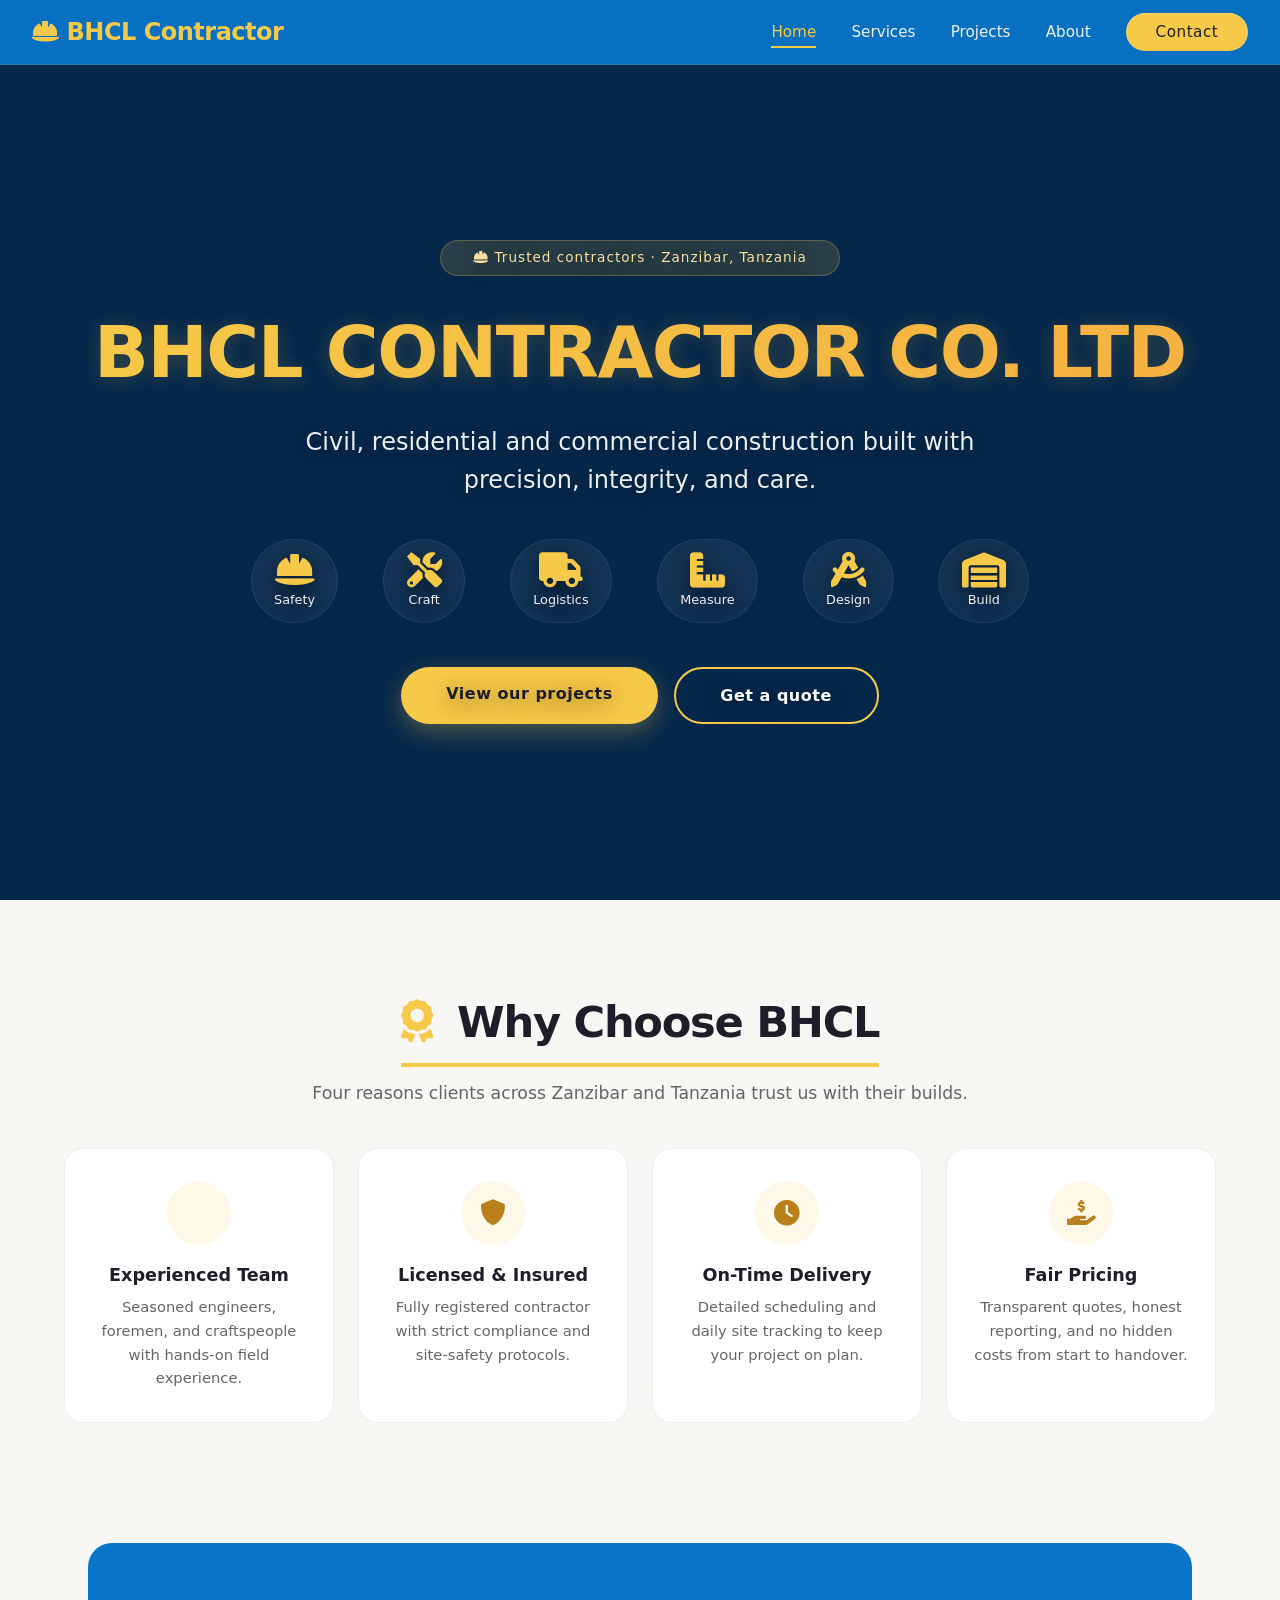
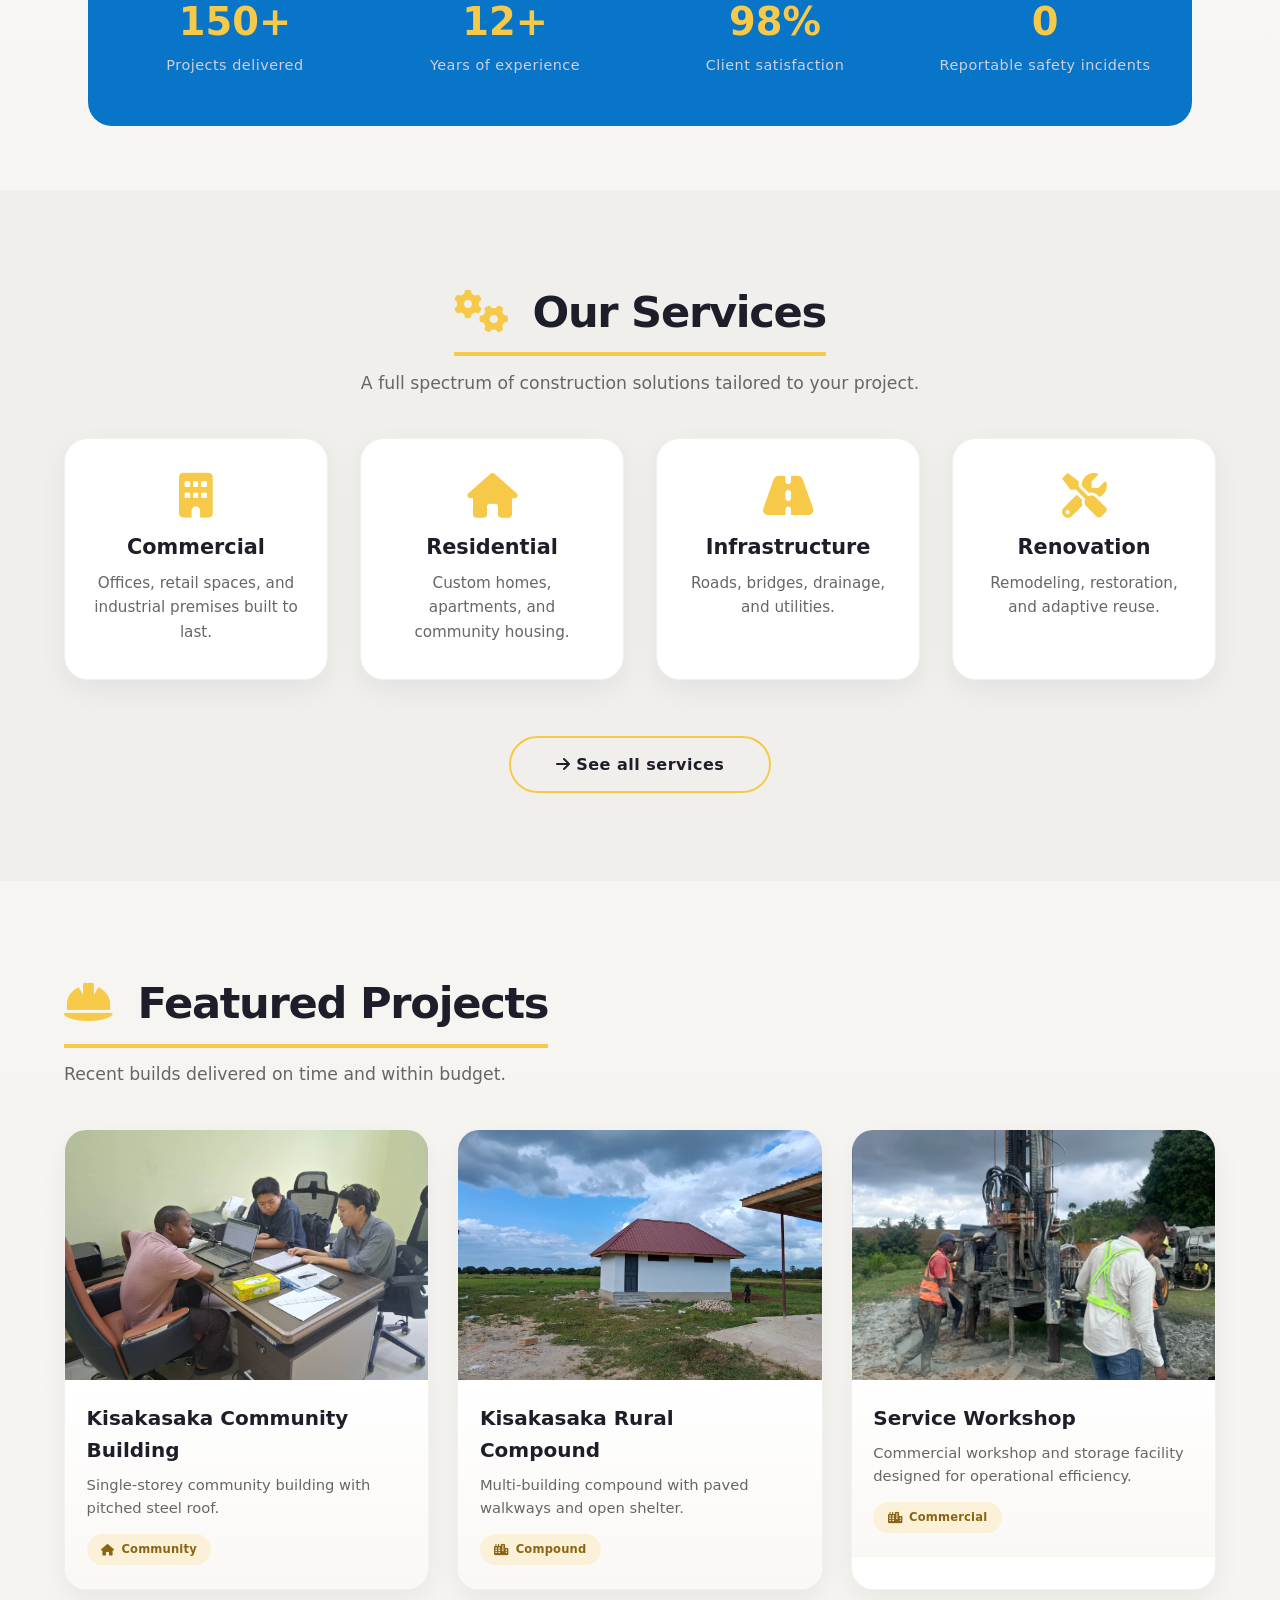
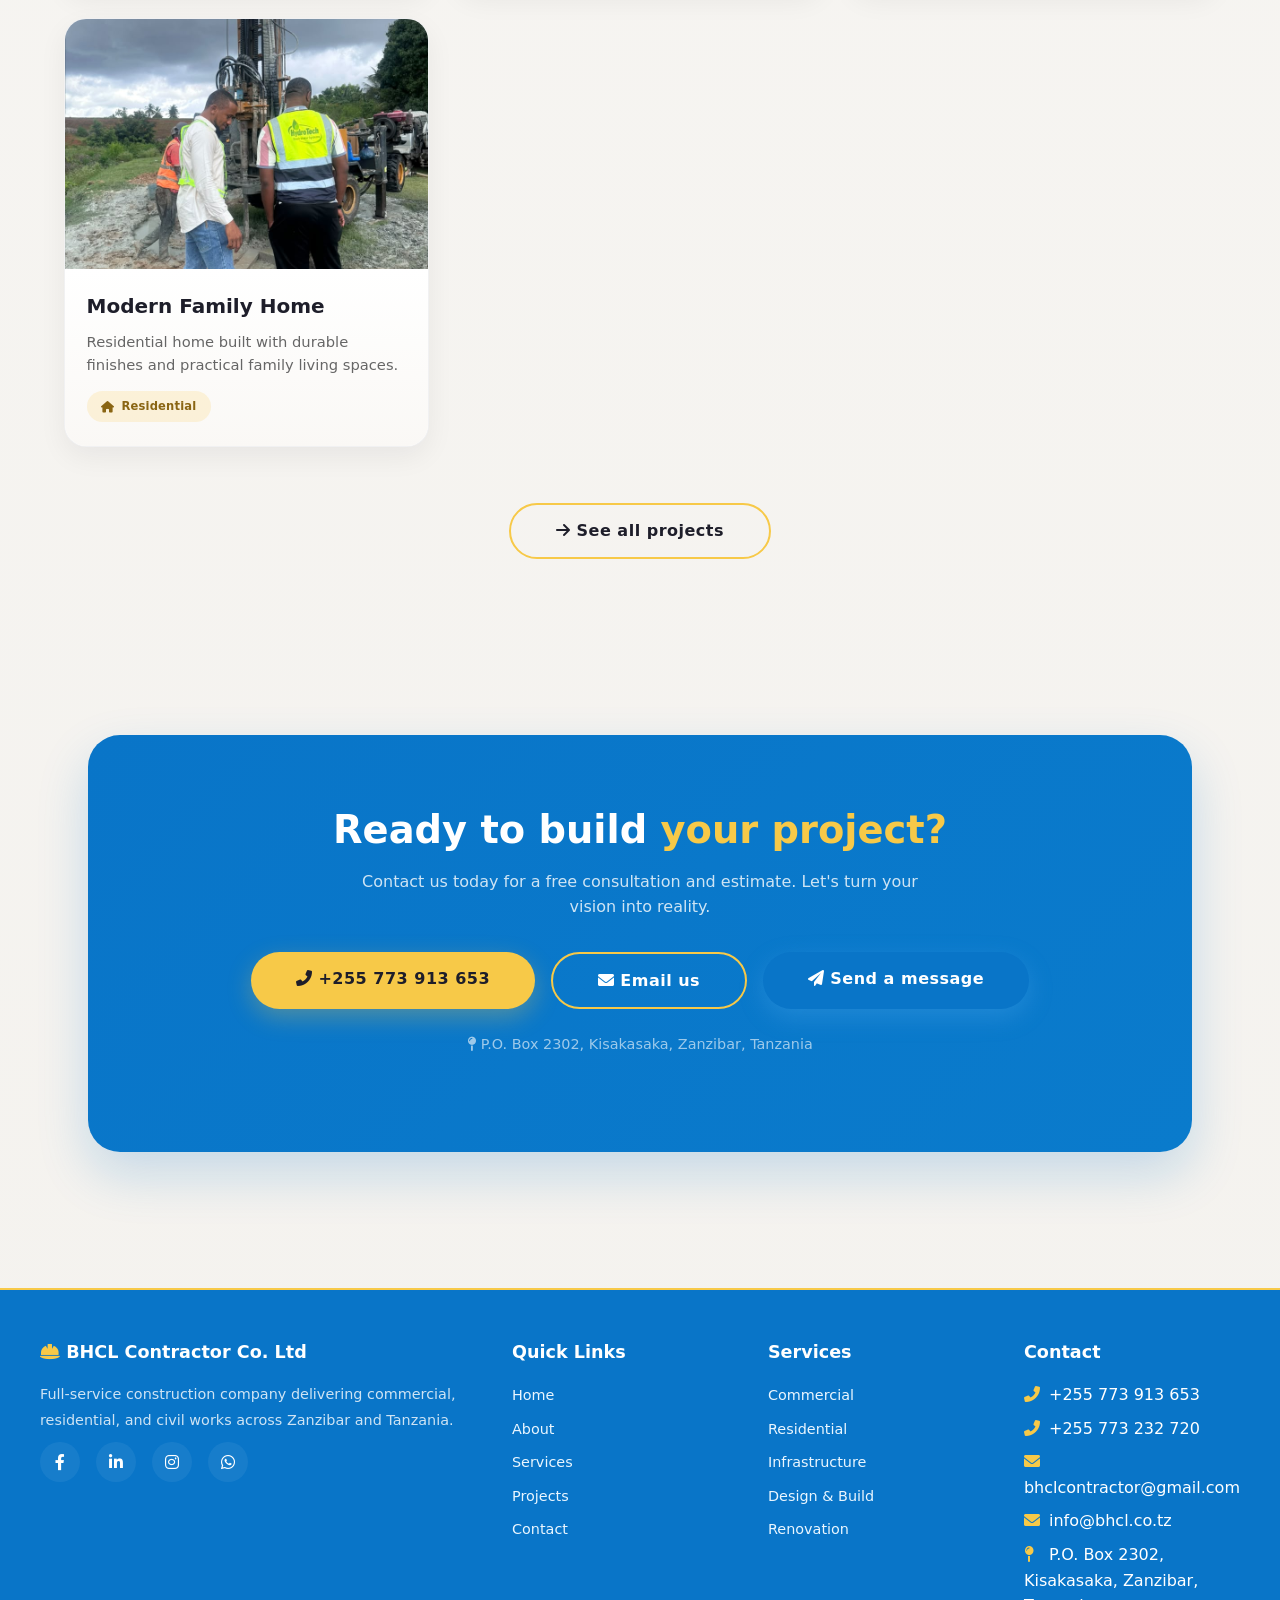
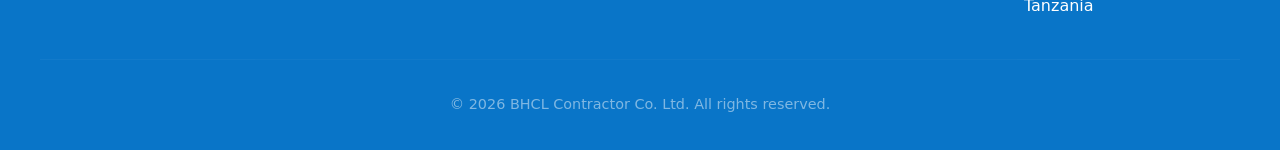
==== commit 1832498a: "up" ====
--- a/index.html
+++ b/index.html
@@ -12,14 +12,14 @@
 
   <nav class="navbar" id="navbar">
     <a href="index.html" class="logo"><i class="fas fa-hard-hat"></i>BHCL Contractor</a>
-    <button class="nav-toggle" id="navToggle" aria-label="Toggle navigation">
+    <button class="nav-toggle" id="navToggle" aria-label="Toggle navigation" aria-expanded="false" aria-controls="navLinks">
       <i class="fas fa-bars"></i>
     </button>
     <ul class="nav-links" id="navLinks">
       <li><a href="index.html" class="active">Home</a></li>
-      <li><a href="about.html">About</a></li>
       <li><a href="services.html">Services</a></li>
       <li><a href="projects.html">Projects</a></li>
+      <li><a href="about.html">About</a></li>
       <li><a href="contact.html" class="btn btn-sm" style="background:#f7c948;color:#1e1e2a;padding:0.4rem 1.8rem;">Contact</a></li>
     </ul>
   </nav>
--- a/styles.css
+++ b/styles.css
@@ -9,12 +9,22 @@
 }
 :root {
   --dark-blue: #0975C8;
+  --dark-blue-deep: #055fa6;
+  --blue-soft: #eaf5ff;
+  --gold: #f7c948;
+  --gold-deep: #b87f1a;
+  --ink: #1e1e2a;
+  --muted: #666;
+  --panel: #ffffff;
+  --panel-alt: #f5f3f0;
+  --shadow-soft: 0 18px 42px rgba(11, 20, 30, 0.08);
+  --shadow-card: 0 10px 28px rgba(12, 18, 28, 0.06);
 }
 body {
   font-family: 'Segoe UI', Roboto, system-ui, sans-serif;
-  color: #1e1e2a;
+  color: var(--ink);
   line-height: 1.6;
-  background: #f8f7f5;
+  background: linear-gradient(180deg, #f9f8f6 0%, #f4f2ee 100%);
 }
 a {
   text-decoration: none;
@@ -41,8 +51,8 @@
   transition: all 0.25s ease;
   border: none;
   cursor: pointer;
-  background: #f7c948;
-  color: #1e1e2a;
+  background: var(--gold);
+  color: var(--ink);
   box-shadow: 0 8px 24px rgba(247, 201, 72, 0.3);
 }
 .btn:hover {
@@ -91,6 +101,13 @@
 .navbar.scrolled {
   background: rgba(9, 117, 200, 0.98);
   box-shadow: 0 4px 30px rgba(0, 0, 0, 0.2);
+}
+.nav-links a.btn.btn-sm {
+  box-shadow: none;
+  border: 1px solid rgba(255,255,255,0.2);
+}
+.nav-links a.btn.btn-sm:hover {
+  color: var(--ink);
 }
 .logo {
   font-size: 1.5rem;
@@ -260,20 +277,21 @@
 
 /* ===== SECTION COMMON ===== */
 .section {
-  padding: 5rem 0;
+  padding: 5.5rem 0;
 }
 .section-title {
-  font-size: 2.4rem;
-  font-weight: 700;
-  margin-bottom: 0.75rem;
-  color: #1e1e2a;
+  font-size: clamp(2rem, 4vw, 2.7rem);
+  font-weight: 800;
+  margin-bottom: 0.85rem;
+  color: var(--ink);
   display: inline-block;
-  border-bottom: 4px solid #f7c948;
-  padding-bottom: 0.3rem;
+  border-bottom: 4px solid var(--gold);
+  padding-bottom: 0.35rem;
+  letter-spacing: -0.03em;
 }
 .section-sub {
-  font-size: 1.1rem;
-  color: #666;
+  font-size: 1.08rem;
+  color: var(--muted);
   max-width: 680px;
   margin-bottom: 2.5rem;
 }
@@ -341,18 +359,18 @@
   gap: 2rem;
 }
 .service-card {
-  background: #fff;
+  background: var(--panel);
   padding: 2.2rem 1.8rem;
   border-radius: 24px;
-  box-shadow: 0 8px 30px rgba(0, 0, 0, 0.04);
-  border: 1px solid #eee;
+  box-shadow: var(--shadow-card);
+  border: 1px solid rgba(30, 30, 42, 0.06);
   transition: 0.3s;
   text-align: center;
 }
 .service-card:hover {
   transform: translateY(-8px);
-  border-color: #f7c948;
-  box-shadow: 0 20px 48px rgba(0, 0, 0, 0.07);
+  border-color: rgba(247, 201, 72, 0.85);
+  box-shadow: 0 20px 48px rgba(0, 0, 0, 0.08);
 }
 .service-card i {
   font-size: 2.8rem;
@@ -377,17 +395,17 @@
 }
 .project-card {
   position: relative;
-  background: #fff;
+  background: var(--panel);
   border-radius: 22px;
   overflow: hidden;
-  box-shadow: 0 12px 28px rgba(10, 16, 30, 0.07);
+  box-shadow: var(--shadow-card);
   transition: transform 0.3s ease, box-shadow 0.3s ease, border-color 0.3s ease;
   border: 1px solid rgba(17, 20, 32, 0.06);
   cursor: pointer;
 }
 .project-card:hover {
   transform: translateY(-8px);
-  box-shadow: 0 22px 52px rgba(10, 16, 30, 0.12);
+  box-shadow: 0 24px 52px rgba(10, 16, 30, 0.12);
   border-color: rgba(247, 201, 72, 0.8);
 }
 .project-img {
@@ -566,12 +584,13 @@
 
 /* ===== CONTACT / CTA ===== */
 .cta-section {
-  background: var(--dark-blue);
+  background: linear-gradient(135deg, var(--dark-blue) 0%, #0a7bcc 100%);
   color: #fff;
   padding: 4rem 2rem;
   border-radius: 32px;
   margin: 0 1.5rem;
   text-align: center;
+  box-shadow: 0 22px 52px rgba(9, 117, 200, 0.2);
 }
 .cta-section h2 {
   font-size: 2.4rem;
@@ -940,10 +959,28 @@
   resize: vertical;
   min-height: 130px;
 }
+.form-actions {
+  display: flex;
+  flex-wrap: wrap;
+  gap: 0.9rem;
+  align-items: center;
+  margin-top: 0.4rem;
+}
+.btn-whatsapp {
+  background: #25d366;
+  border-color: #25d366;
+  color: #fff;
+  box-shadow: 0 8px 24px rgba(37, 211, 102, 0.2);
+}
+.btn-whatsapp:hover {
+  background: #1fb55f;
+  color: #fff;
+  border-color: #1fb55f;
+}
 .form-note {
   font-size: 0.8rem;
   color: #888;
-  margin-top: 0.5rem;
+  margin-top: 0.8rem;
 }
 .form-status {
   margin-top: 0.8rem;
